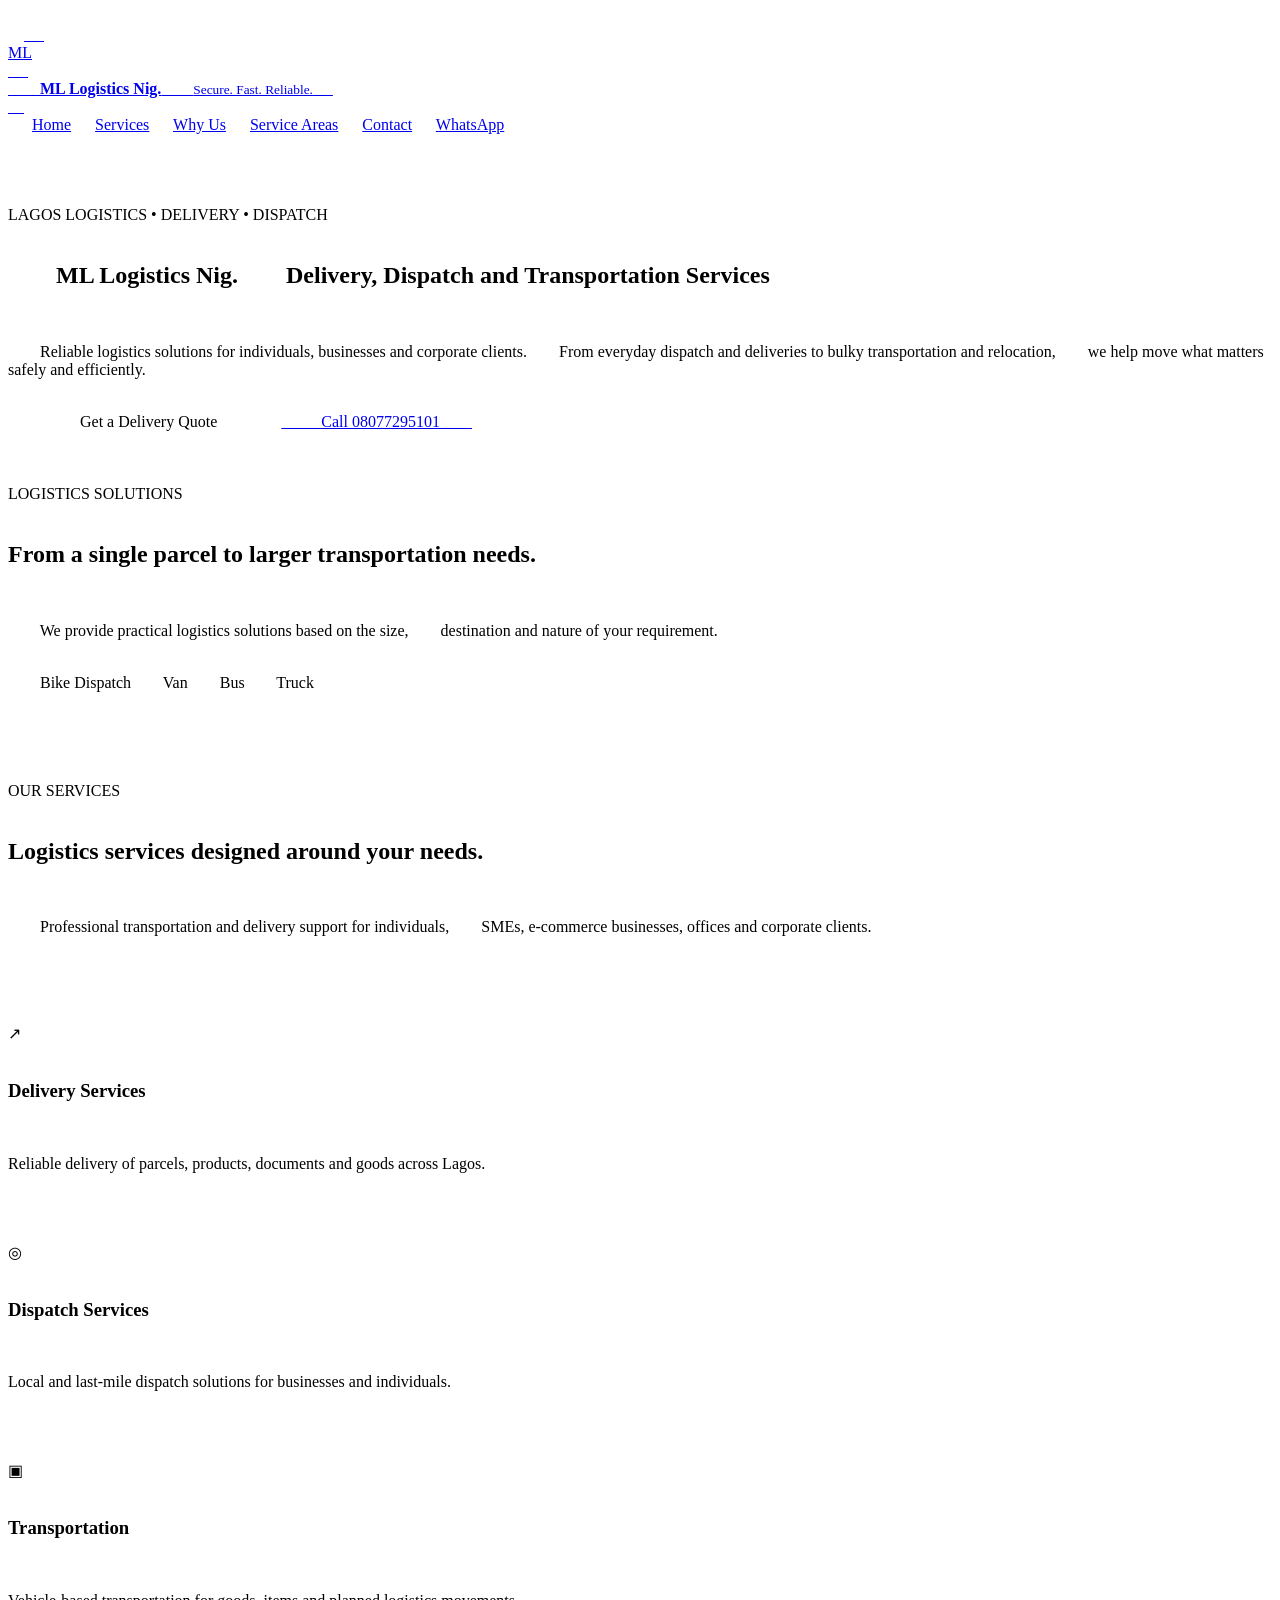
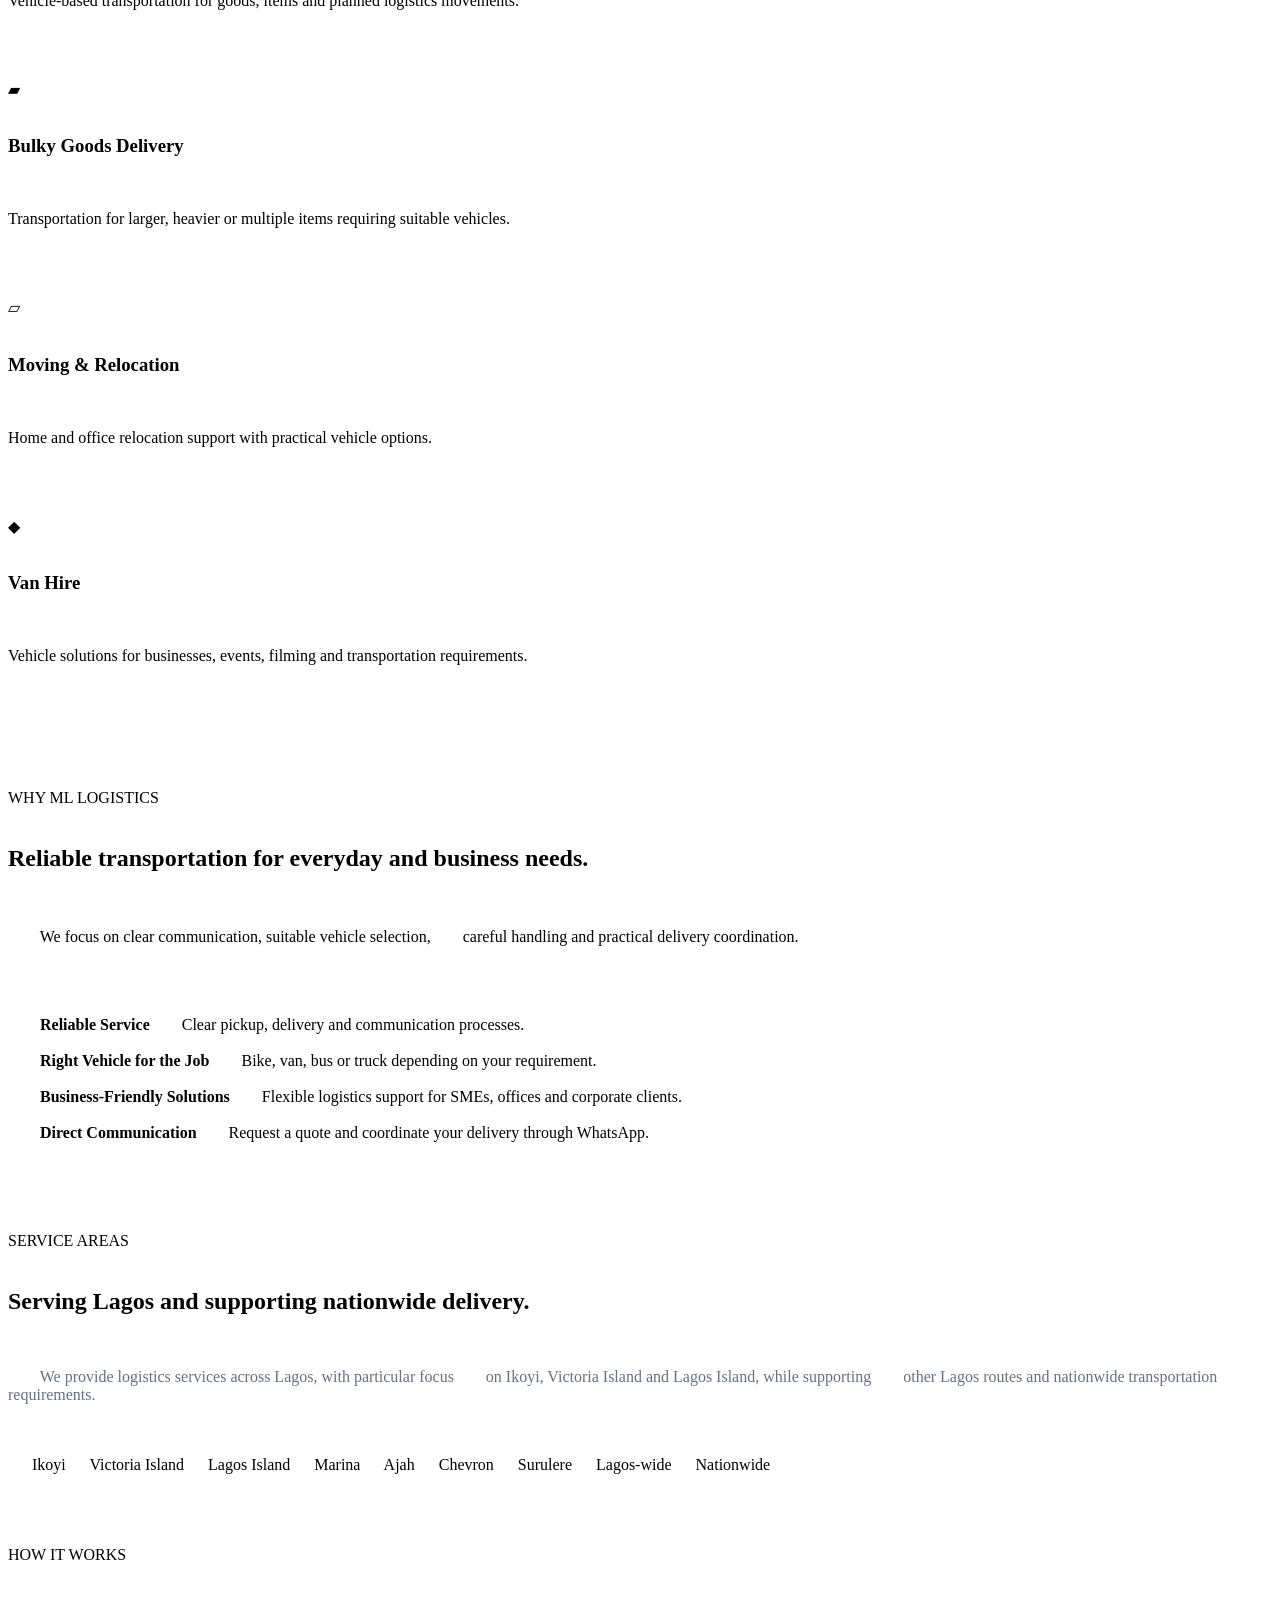
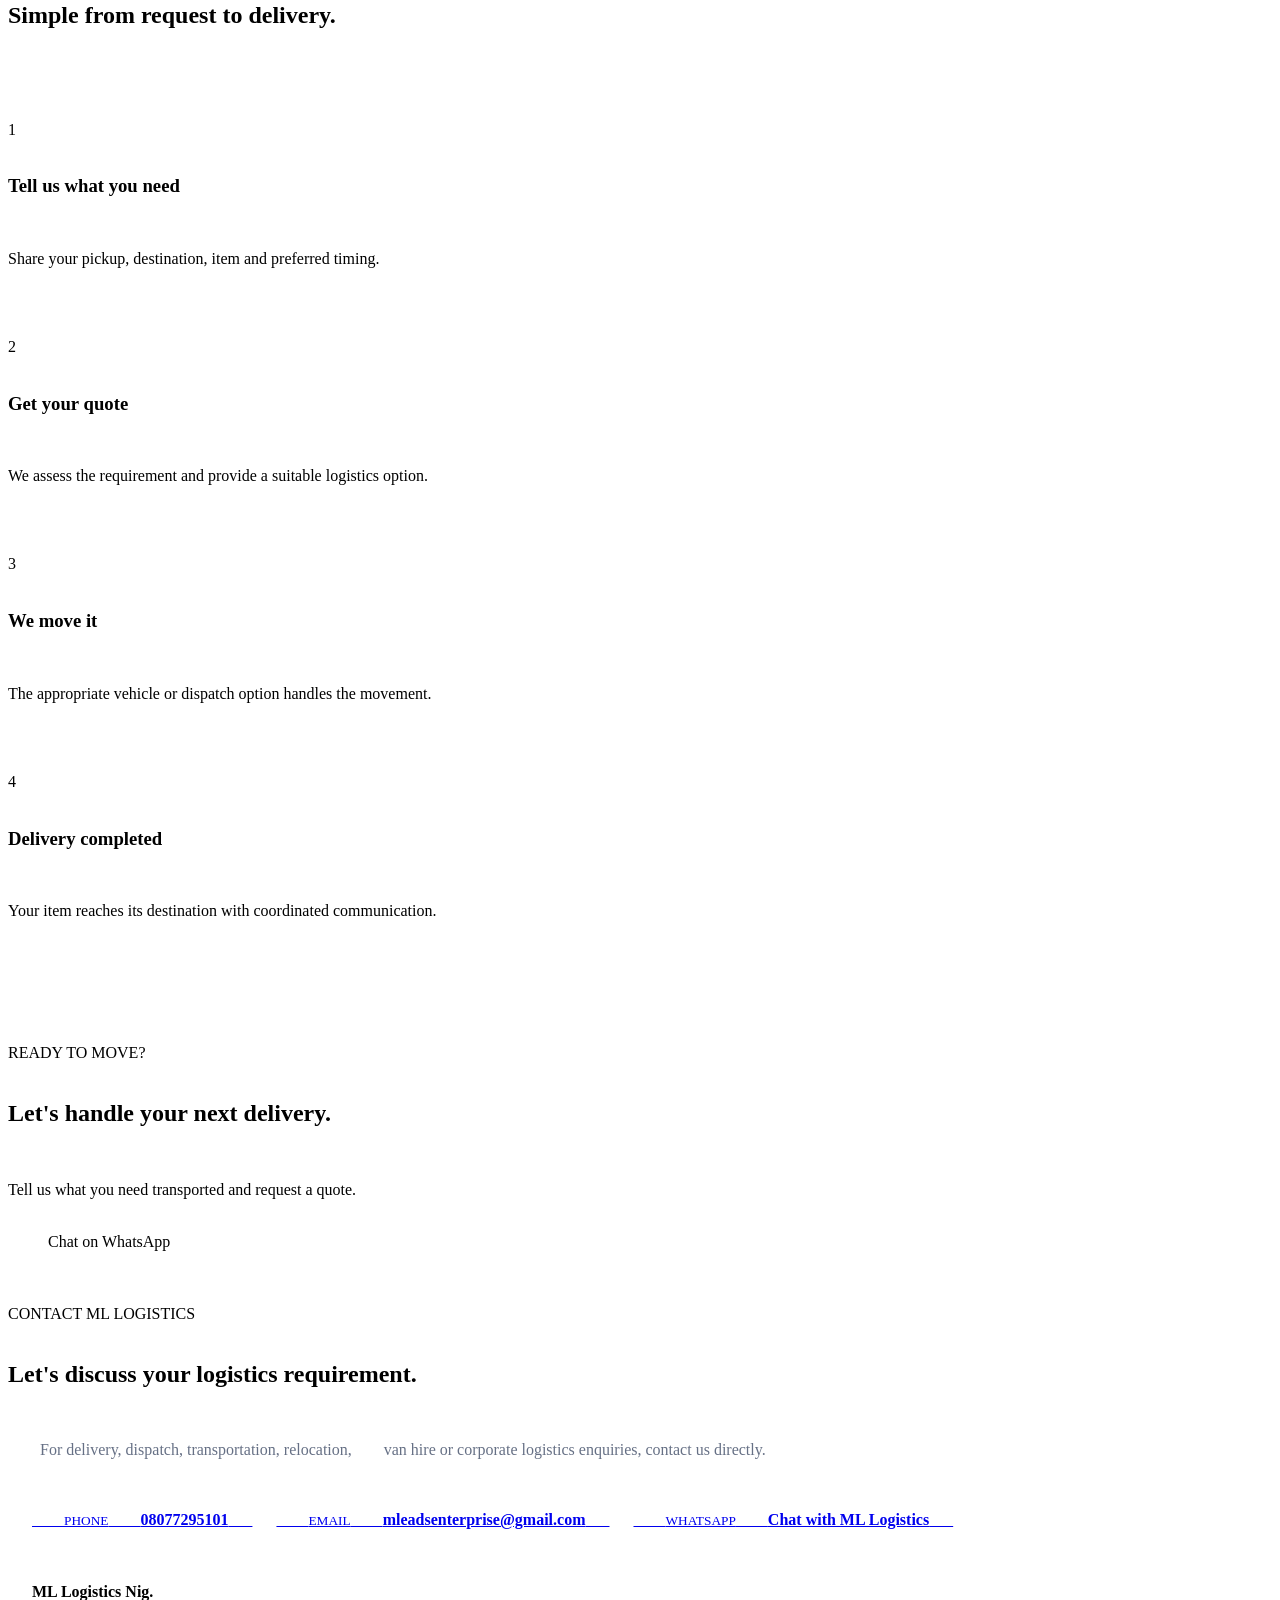
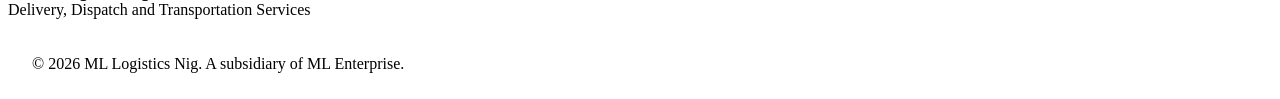
==== index.html @ 8ff7d9ae "Create index.html" ====
<!DOCTYPE html><html lang="en"><head><meta charset="UTF-8"><meta name="viewport" content="width=device-width, initial-scale=1.0">
<title>ML Logistics Nig. | Delivery, Dispatch and Transportation Services</title>
<meta name="description" content="ML Logistics Nig. provides reliable delivery, dispatch and transportation services in Ikoyi, Victoria Island, Lagos and across Nigeria.">
<style>* {  box-sizing: border-box;  margin: 0;  padding: 0;}
html {  scroll-behavior: smooth;}
body {  font-family: Arial, Helvetica, sans-serif;  color: #172033;  line-height: 1.6;  background: #ffffff;}
a {  text-decoration: none;  color: inherit;}
.container {  width: 92%;  max-width: 1150px;  margin: auto;}
/* HEADER */
header {  background: #ffffff;  border-bottom: 1px solid #e7e9ee;  position: sticky;  top: 0;  z-index: 1000;}
.navbar {  min-height: 74px;  display: flex;  align-items: center;  justify-content: space-between;}
.logo {  display: flex;  align-items: center;  gap: 10px;}
.logo-box {  width: 42px;  height: 42px;  background: #0b2342;  color: #e0b42f;  display: grid;  place-items: center;  font-weight: bold;  border-radius: 8px;}
.logo-text strong {  display: block;  color: #0b2342;  font-size: 16px;}
.logo-text small {  color: #777;  font-size: 9px;  text-transform: uppercase;  letter-spacing: 1px;}
nav {  display: flex;  gap: 24px;  align-items: center;  font-size: 14px;  font-weight: bold;}
nav a:hover {  color: #c99716;}
.nav-button {  background: #0b2342;  color: white !important;  padding: 10px 16px;  border-radius: 6px;}
/* HERO */
.hero {  background: linear-gradient(135deg, #071b33, #12365e);  color: white;  padding: 90px 0;}
.hero-grid {  display: grid;  grid-template-columns: 1.2fr 0.8fr;  gap: 60px;  align-items: center;}
.eyebrow {  color: #e0b42f;  font-size: 12px;  font-weight: bold;  letter-spacing: 2px;  margin-bottom: 15px;}
.hero h1 {  font-size: clamp(40px, 6vw, 68px);  line-height: 1.05;  margin-bottom: 22px;}
.hero h1 span {  display: block;  font-size: clamp(23px, 3vw, 35px);  margin-top: 15px;  color: #f4f6f9;}
.hero p {  color: #d4deea;  max-width: 680px;  font-size: 17px;}
.buttons {  display: flex;  gap: 12px;  flex-wrap: wrap;  margin-top: 30px;}
.btn {  padding: 14px 20px;  border-radius: 6px;  font-weight: bold;  display: inline-block;}
.btn-gold {  background: #e0b42f;  color: #111;}
.btn-white {  border: 1px solid rgba(255,255,255,.5);  color: white;}
.hero-card {  border: 1px solid rgba(255,255,255,.18);  border-radius: 18px;  padding: 30px;  background: rgba(255,255,255,.08);}
.hero-card h2 {  font-size: 30px;  line-height: 1.2;  margin: 15px 0;}
.vehicle-list {  display: flex;  flex-wrap: wrap;  gap: 8px;  margin-top: 22px;}
.vehicle-list span {  border: 1px solid rgba(255,255,255,.25);  padding: 7px 12px;  border-radius: 30px;  font-size: 12px;}
/* SECTIONS */
section {  padding: 85px 0;}
.section-title {  max-width: 700px;  margin-bottom: 45px;}
.section-title h2 {  font-size: clamp(30px, 4vw, 46px);  line-height: 1.15;  margin-bottom: 15px;}
.section-title p {  color: #667085;}
/* SERVICES */
.services {  display: grid;  grid-template-columns: repeat(3, 1fr);  gap: 18px;}
.card {  border: 1px solid #e4e7ec;  border-radius: 12px;  padding: 28px;  transition: .2s;}
.card:hover {  transform: translateY(-4px);  box-shadow: 0 15px 35px rgba(0,0,0,.08);}
.card-icon {  width: 40px;  height: 40px;  background: #fff6d9;  color: #9a7410;  display: grid;  place-items: center;  border-radius: 8px;  margin-bottom: 18px;  font-weight: bold;}
.card h3 {  margin-bottom: 9px;}
.card p {  color: #667085;  font-size: 14px;}
/* WHY US */
.dark {  background: #0b2342;  color: white;}
.dark p {  color: #c5d0dd;}
.why-grid {  display: grid;  grid-template-columns: 1fr 1fr;  gap: 70px;}
.points {  display: grid;  gap: 20px;}
.point {  border-bottom: 1px solid rgba(255,255,255,.15);  padding-bottom: 18px;}
.point strong {  display: block;  margin-bottom: 4px;}
.point span {  color: #b9c5d3;  font-size: 14px;}
/* AREAS */
.area-grid {  display: grid;  grid-template-columns: 1fr 1fr;  gap: 70px;  align-items: center;}
.tags {  display: flex;  flex-wrap: wrap;  gap: 10px;}
.tags span {  border: 1px solid #e0e4ea;  padding: 9px 14px;  border-radius: 30px;  font-size: 13px;}
/* PROCESS */
.process {  background: #f7f8fa;}
.steps {  display: grid;  grid-template-columns: repeat(4, 1fr);  gap: 25px;}
.step-number {  width: 38px;  height: 38px;  border-radius: 50%;  background: #0b2342;  color: #e0b42f;  display: grid;  place-items: center;  font-weight: bold;  margin-bottom: 15px;}
.steps p {  color: #667085;  font-size: 14px;}
/* CTA */
.cta {  background: #f3eedf;}
.cta-inner {  display: flex;  align-items: center;  justify-content: space-between;  gap: 30px;}
.cta h2 {  font-size: clamp(30px, 4vw, 45px);  line-height: 1.15;}
.cta p {  color: #667085;  margin-top: 10px;}
/* CONTACT */
.contact-grid {  display: grid;  grid-template-columns: 1fr .8fr;  gap: 70px;  align-items: center;}
.contact-box {  border: 1px solid #e4e7ec;  border-radius: 12px;  overflow: hidden;}
.contact-box a {  display: block;  padding: 20px;  border-bottom: 1px solid #e4e7ec;}
.contact-box a:last-child {  border-bottom: none;}
.contact-box small {  display: block;  color: #777;  font-size: 10px;  letter-spacing: 1px;}
.contact-box strong {  color: #0b2342;}
/* FOOTER */
footer {  background: #06172c;  color: #b9c5d3;  padding: 30px 0;  font-size: 13px;}
.footer-inner {  display: flex;  justify-content: space-between;  gap: 20px;}
.footer-inner strong {  color: white;}
/* MOBILE */
@media (max-width: 800px) {
  nav {    display: none;  }
  .hero {    padding: 65px 0;  }
  .hero-grid,  .why-grid,  .area-grid,  .contact-grid {    grid-template-columns: 1fr;    gap: 40px;  }
  .services {    grid-template-columns: repeat(2, 1fr);  }
  .steps {    grid-template-columns: repeat(2, 1fr);  }
  .cta-inner {    display: block;  }
  .cta .btn {    margin-top: 20px;  }}
@media (max-width: 520px) {
  .services,  .steps {    grid-template-columns: 1fr;  }
  .hero h1 {    font-size: 39px;  }
  .hero h1 span {    font-size: 23px;  }
  section {    padding: 65px 0;  }
  .footer-inner {    display: block;  }}</style></head>
<body>
<header>  <div class="container navbar">
    <a href="#home" class="logo">      <div class="logo-box">ML</div>      <div class="logo-text">        <strong>ML Logistics Nig.</strong>        <small>Secure. Fast. Reliable.</small>      </div>    </a>
    <nav>      <a href="#home">Home</a>      <a href="#services">Services</a>      <a href="#why-us">Why Us</a>      <a href="#areas">Service Areas</a>      <a href="#contact">Contact</a>      <a class="nav-button" href="https://wa.me/2348077295101" target="_blank">WhatsApp</a>    </nav>
  </div></header>
<main>
<section class="hero" id="home">  <div class="container hero-grid">
    <div>      <div class="eyebrow">LAGOS LOGISTICS • DELIVERY • DISPATCH</div>
      <h1>        ML Logistics Nig.        <span>Delivery, Dispatch and Transportation Services</span>      </h1>
      <p>        Reliable logistics solutions for individuals, businesses and corporate clients.        From everyday dispatch and deliveries to bulky transportation and relocation,        we help move what matters safely and efficiently.      </p>
      <div class="buttons">        <a class="btn btn-gold"           href="https://wa.me/2348077295101?text=Hello%20ML%20Logistics%2C%20I%20would%20like%20to%20request%20a%20delivery%20quote."           target="_blank">          Get a Delivery Quote        </a>
        <a class="btn btn-white" href="tel:+2348077295101">          Call 08077295101        </a>      </div>    </div>
    <div class="hero-card">      <div class="eyebrow">LOGISTICS SOLUTIONS</div>      <h2>From a single parcel to larger transportation needs.</h2>      <p>        We provide practical logistics solutions based on the size,        destination and nature of your requirement.      </p>
      <div class="vehicle-list">        <span>Bike Dispatch</span>        <span>Van</span>        <span>Bus</span>        <span>Truck</span>      </div>    </div>
  </div></section>
<section id="services">  <div class="container">
    <div class="section-title">      <div class="eyebrow">OUR SERVICES</div>      <h2>Logistics services designed around your needs.</h2>      <p>        Professional transportation and delivery support for individuals,        SMEs, e-commerce businesses, offices and corporate clients.      </p>    </div>
    <div class="services">
      <div class="card">        <div class="card-icon">↗</div>        <h3>Delivery Services</h3>        <p>Reliable delivery of parcels, products, documents and goods across Lagos.</p>      </div>
      <div class="card">        <div class="card-icon">◎</div>        <h3>Dispatch Services</h3>        <p>Local and last-mile dispatch solutions for businesses and individuals.</p>      </div>
      <div class="card">        <div class="card-icon">▣</div>        <h3>Transportation</h3>        <p>Vehicle-based transportation for goods, items and planned logistics movements.</p>      </div>
      <div class="card">        <div class="card-icon">▰</div>        <h3>Bulky Goods Delivery</h3>        <p>Transportation for larger, heavier or multiple items requiring suitable vehicles.</p>      </div>
      <div class="card">        <div class="card-icon">▱</div>        <h3>Moving & Relocation</h3>        <p>Home and office relocation support with practical vehicle options.</p>      </div>
      <div class="card">        <div class="card-icon">◆</div>        <h3>Van Hire</h3>        <p>Vehicle solutions for businesses, events, filming and transportation requirements.</p>      </div>
    </div>  </div></section>
<section class="dark" id="why-us">  <div class="container why-grid">
    <div>      <div class="eyebrow">WHY ML LOGISTICS</div>      <h2>Reliable transportation for everyday and business needs.</h2>      <p style="margin-top:18px;">        We focus on clear communication, suitable vehicle selection,        careful handling and practical delivery coordination.      </p>    </div>
    <div class="points">
      <div class="point">        <strong>Reliable Service</strong>        <span>Clear pickup, delivery and communication processes.</span>      </div>
      <div class="point">        <strong>Right Vehicle for the Job</strong>        <span>Bike, van, bus or truck depending on your requirement.</span>      </div>
      <div class="point">        <strong>Business-Friendly Solutions</strong>        <span>Flexible logistics support for SMEs, offices and corporate clients.</span>      </div>
      <div class="point">        <strong>Direct Communication</strong>        <span>Request a quote and coordinate your delivery through WhatsApp.</span>      </div>
    </div>  </div></section>
<section id="areas">  <div class="container area-grid">
    <div>      <div class="eyebrow">SERVICE AREAS</div>      <h2>Serving Lagos and supporting nationwide delivery.</h2>
      <p style="color:#667085;margin-top:15px;">        We provide logistics services across Lagos, with particular focus        on Ikoyi, Victoria Island and Lagos Island, while supporting        other Lagos routes and nationwide transportation requirements.      </p>    </div>
    <div class="tags">      <span>Ikoyi</span>      <span>Victoria Island</span>      <span>Lagos Island</span>      <span>Marina</span>      <span>Ajah</span>      <span>Chevron</span>      <span>Surulere</span>      <span>Lagos-wide</span>      <span>Nationwide</span>    </div>
  </div></section>
<section class="process">  <div class="container">
    <div class="section-title">      <div class="eyebrow">HOW IT WORKS</div>      <h2>Simple from request to delivery.</h2>    </div>
    <div class="steps">
      <div>        <div class="step-number">1</div>        <h3>Tell us what you need</h3>        <p>Share your pickup, destination, item and preferred timing.</p>      </div>
      <div>        <div class="step-number">2</div>        <h3>Get your quote</h3>        <p>We assess the requirement and provide a suitable logistics option.</p>      </div>
      <div>        <div class="step-number">3</div>        <h3>We move it</h3>        <p>The appropriate vehicle or dispatch option handles the movement.</p>      </div>
      <div>        <div class="step-number">4</div>        <h3>Delivery completed</h3>        <p>Your item reaches its destination with coordinated communication.</p>      </div>
    </div>  </div></section>
<section class="cta">  <div class="container cta-inner">
    <div>      <div class="eyebrow">READY TO MOVE?</div>      <h2>Let's handle your next delivery.</h2>      <p>Tell us what you need transported and request a quote.</p>    </div>
    <a class="btn btn-gold"       href="https://wa.me/2348077295101?text=Hello%20ML%20Logistics%2C%20I%20need%20a%20quote."       target="_blank">      Chat on WhatsApp    </a>
  </div></section>
<section id="contact">  <div class="container contact-grid">
    <div>      <div class="eyebrow">CONTACT ML LOGISTICS</div>
      <h2>Let's discuss your logistics requirement.</h2>
      <p style="color:#667085;margin-top:15px;">        For delivery, dispatch, transportation, relocation,        van hire or corporate logistics enquiries, contact us directly.      </p>    </div>
    <div class="contact-box">
      <a href="tel:+2348077295101">        <small>PHONE</small>        <strong>08077295101</strong>      </a>
      <a href="mailto:mleadsenterprise@gmail.com">        <small>EMAIL</small>        <strong>mleadsenterprise@gmail.com</strong>      </a>
      <a href="https://wa.me/2348077295101" target="_blank">        <small>WHATSAPP</small>        <strong>Chat with ML Logistics</strong>      </a>
    </div>
  </div></section>
</main>
<footer>  <div class="container footer-inner">    <div>      <strong>ML Logistics Nig.</strong>      <div>Delivery, Dispatch and Transportation Services</div>    </div>
    <div>      © 2026 ML Logistics Nig. A subsidiary of ML Enterprise.    </div>  </div></footer>
</body></html>
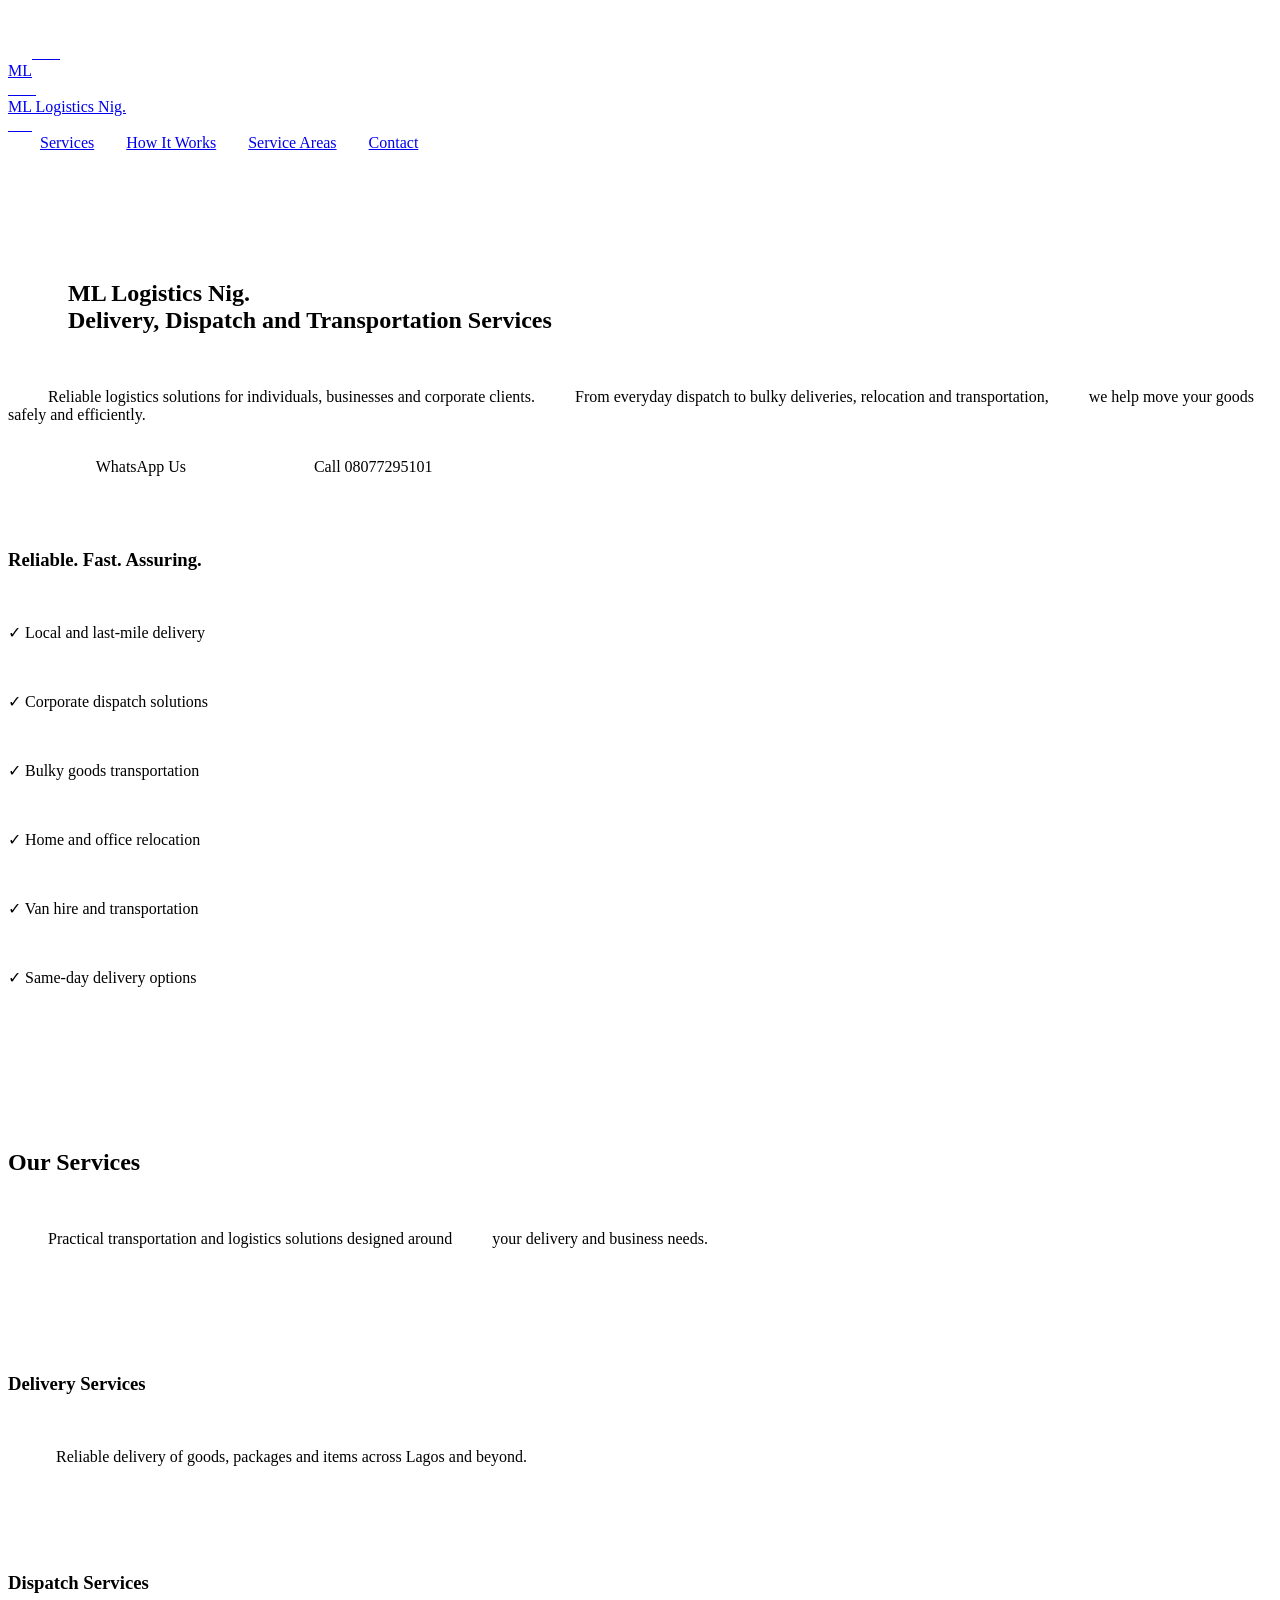
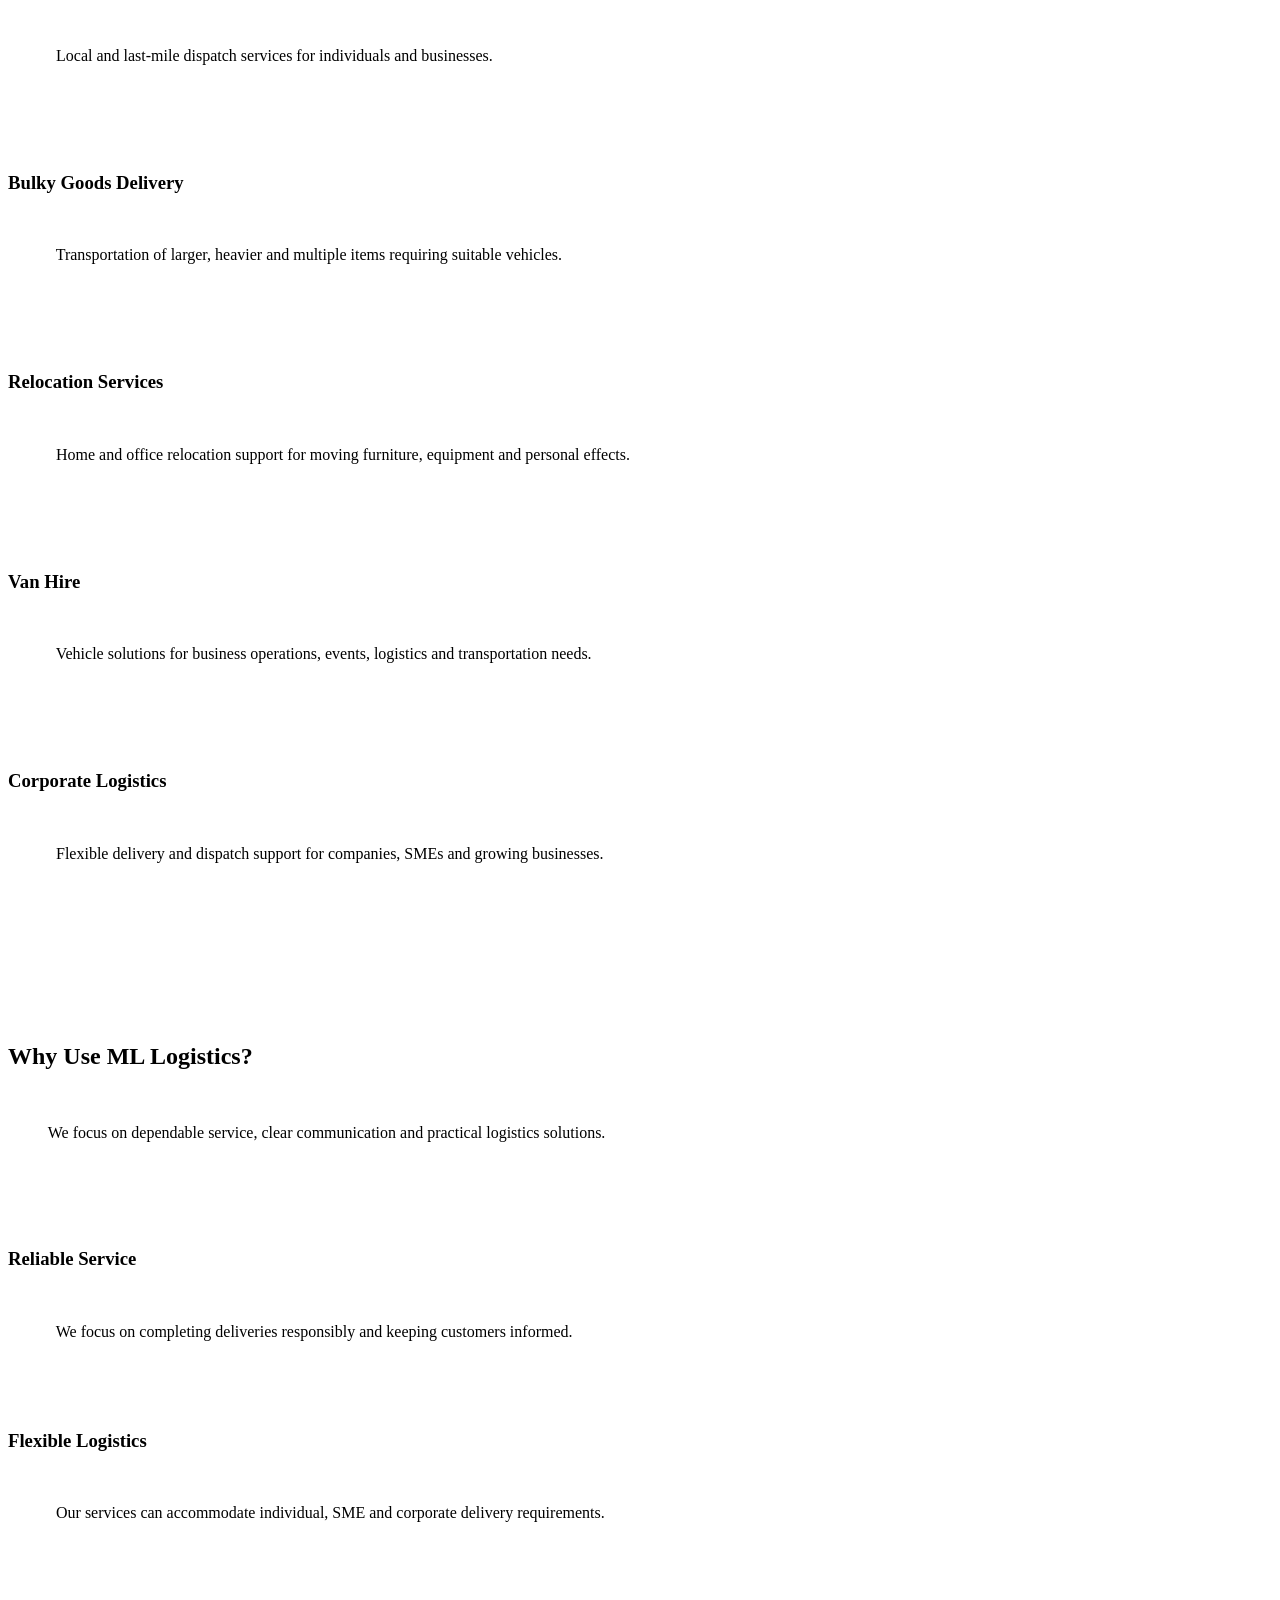
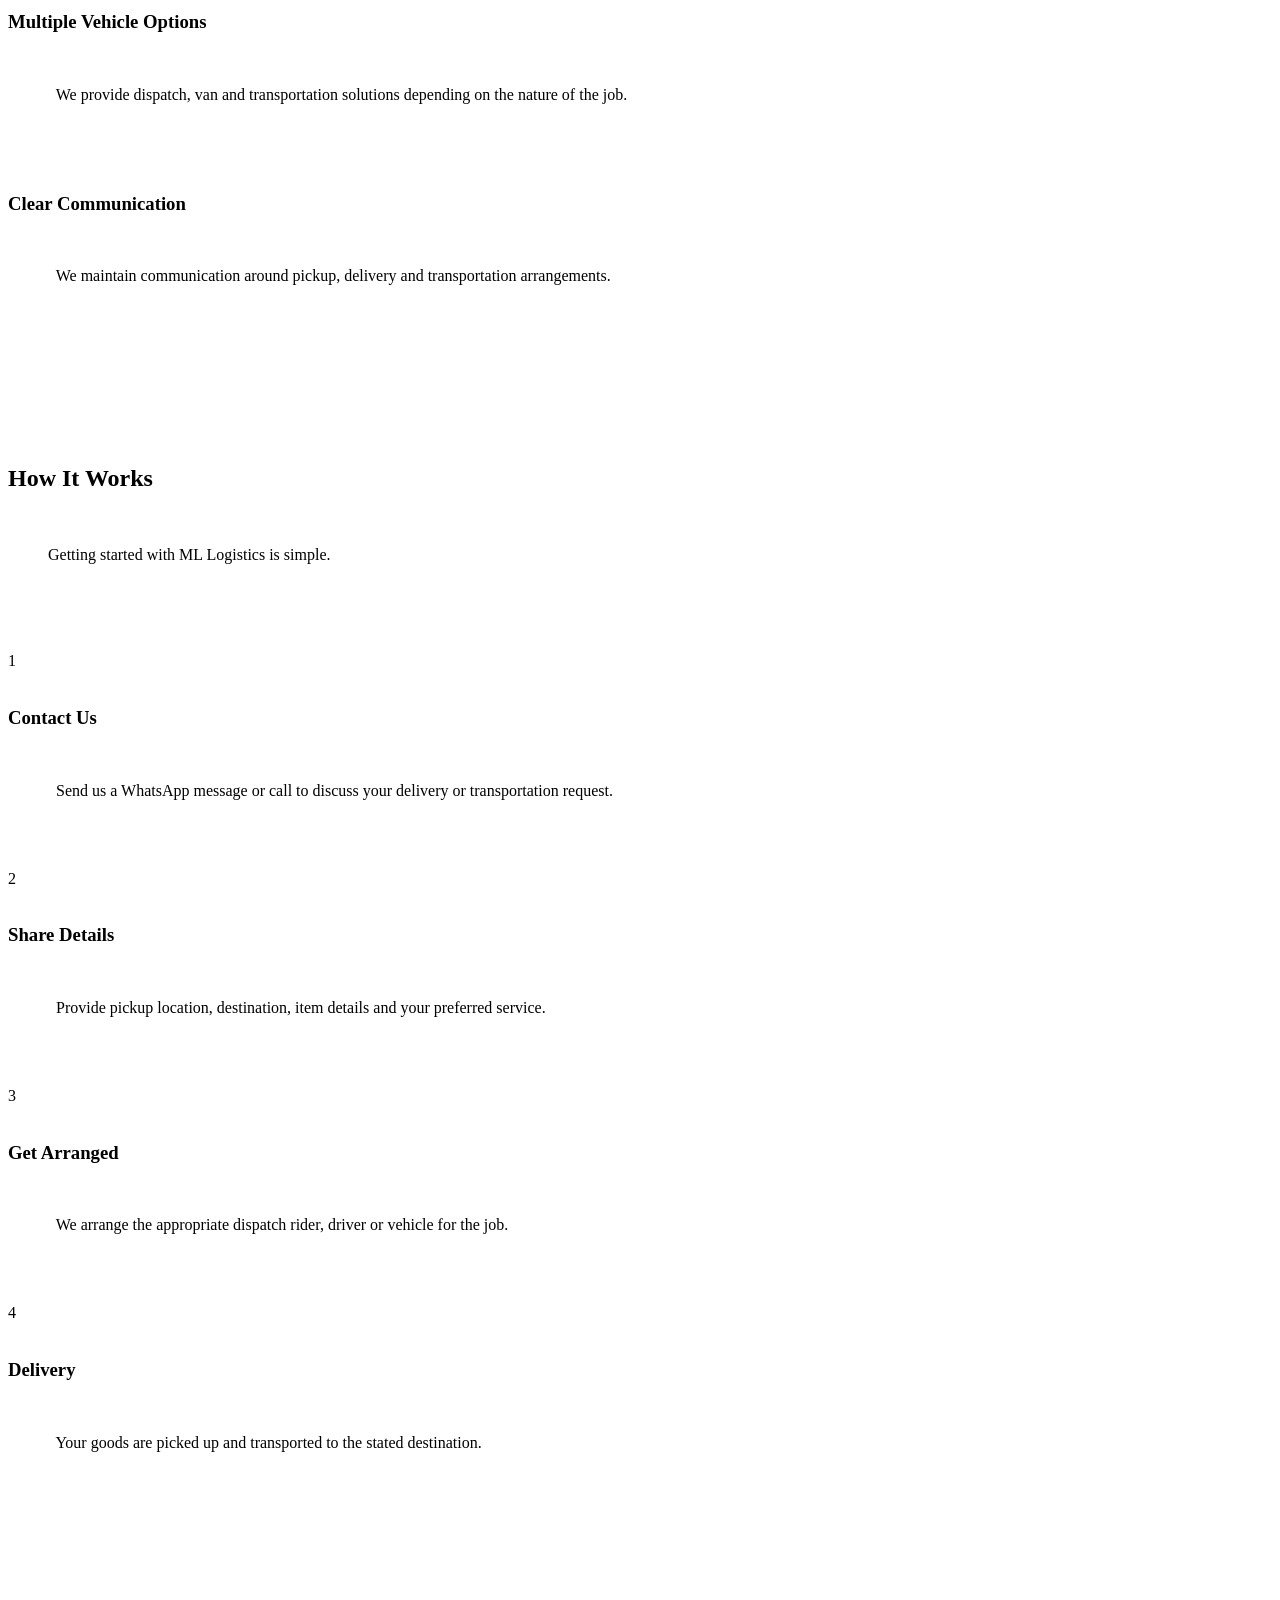
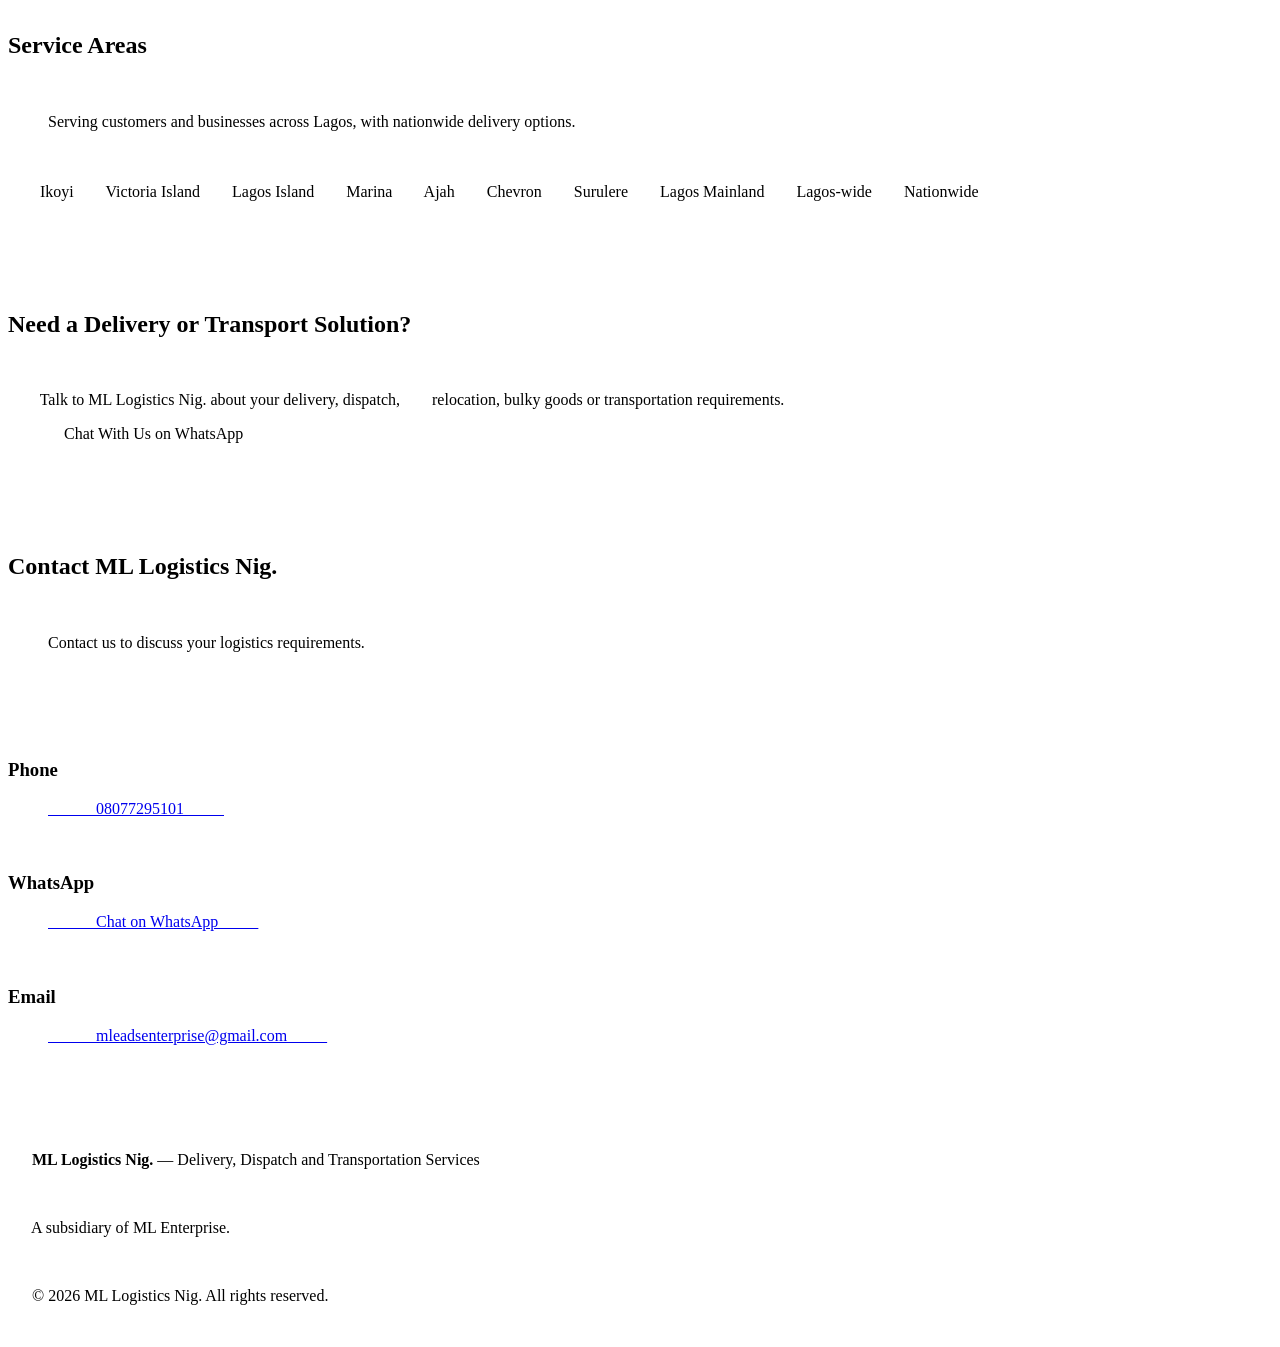
==== commit 9c25175b: "Update index.html" ====
--- a/index.html
+++ b/index.html
@@ -1,157 +1,147 @@
-<!DOCTYPE html><html lang="en"><head><meta charset="UTF-8"><meta name="viewport" content="width=device-width, initial-scale=1.0">
-<title>ML Logistics Nig. | Delivery, Dispatch and Transportation Services</title>
-<meta name="description" content="ML Logistics Nig. provides reliable delivery, dispatch and transportation services in Ikoyi, Victoria Island, Lagos and across Nigeria.">
-<style>* {  box-sizing: border-box;  margin: 0;  padding: 0;}
-html {  scroll-behavior: smooth;}
-body {  font-family: Arial, Helvetica, sans-serif;  color: #172033;  line-height: 1.6;  background: #ffffff;}
-a {  text-decoration: none;  color: inherit;}
-.container {  width: 92%;  max-width: 1150px;  margin: auto;}
-/* HEADER */
-header {  background: #ffffff;  border-bottom: 1px solid #e7e9ee;  position: sticky;  top: 0;  z-index: 1000;}
-.navbar {  min-height: 74px;  display: flex;  align-items: center;  justify-content: space-between;}
-.logo {  display: flex;  align-items: center;  gap: 10px;}
-.logo-box {  width: 42px;  height: 42px;  background: #0b2342;  color: #e0b42f;  display: grid;  place-items: center;  font-weight: bold;  border-radius: 8px;}
-.logo-text strong {  display: block;  color: #0b2342;  font-size: 16px;}
-.logo-text small {  color: #777;  font-size: 9px;  text-transform: uppercase;  letter-spacing: 1px;}
-nav {  display: flex;  gap: 24px;  align-items: center;  font-size: 14px;  font-weight: bold;}
-nav a:hover {  color: #c99716;}
-.nav-button {  background: #0b2342;  color: white !important;  padding: 10px 16px;  border-radius: 6px;}
-/* HERO */
-.hero {  background: linear-gradient(135deg, #071b33, #12365e);  color: white;  padding: 90px 0;}
-.hero-grid {  display: grid;  grid-template-columns: 1.2fr 0.8fr;  gap: 60px;  align-items: center;}
-.eyebrow {  color: #e0b42f;  font-size: 12px;  font-weight: bold;  letter-spacing: 2px;  margin-bottom: 15px;}
-.hero h1 {  font-size: clamp(40px, 6vw, 68px);  line-height: 1.05;  margin-bottom: 22px;}
-.hero h1 span {  display: block;  font-size: clamp(23px, 3vw, 35px);  margin-top: 15px;  color: #f4f6f9;}
-.hero p {  color: #d4deea;  max-width: 680px;  font-size: 17px;}
-.buttons {  display: flex;  gap: 12px;  flex-wrap: wrap;  margin-top: 30px;}
-.btn {  padding: 14px 20px;  border-radius: 6px;  font-weight: bold;  display: inline-block;}
-.btn-gold {  background: #e0b42f;  color: #111;}
-.btn-white {  border: 1px solid rgba(255,255,255,.5);  color: white;}
-.hero-card {  border: 1px solid rgba(255,255,255,.18);  border-radius: 18px;  padding: 30px;  background: rgba(255,255,255,.08);}
-.hero-card h2 {  font-size: 30px;  line-height: 1.2;  margin: 15px 0;}
-.vehicle-list {  display: flex;  flex-wrap: wrap;  gap: 8px;  margin-top: 22px;}
-.vehicle-list span {  border: 1px solid rgba(255,255,255,.25);  padding: 7px 12px;  border-radius: 30px;  font-size: 12px;}
-/* SECTIONS */
-section {  padding: 85px 0;}
-.section-title {  max-width: 700px;  margin-bottom: 45px;}
-.section-title h2 {  font-size: clamp(30px, 4vw, 46px);  line-height: 1.15;  margin-bottom: 15px;}
-.section-title p {  color: #667085;}
-/* SERVICES */
-.services {  display: grid;  grid-template-columns: repeat(3, 1fr);  gap: 18px;}
-.card {  border: 1px solid #e4e7ec;  border-radius: 12px;  padding: 28px;  transition: .2s;}
-.card:hover {  transform: translateY(-4px);  box-shadow: 0 15px 35px rgba(0,0,0,.08);}
-.card-icon {  width: 40px;  height: 40px;  background: #fff6d9;  color: #9a7410;  display: grid;  place-items: center;  border-radius: 8px;  margin-bottom: 18px;  font-weight: bold;}
-.card h3 {  margin-bottom: 9px;}
-.card p {  color: #667085;  font-size: 14px;}
-/* WHY US */
-.dark {  background: #0b2342;  color: white;}
-.dark p {  color: #c5d0dd;}
-.why-grid {  display: grid;  grid-template-columns: 1fr 1fr;  gap: 70px;}
-.points {  display: grid;  gap: 20px;}
-.point {  border-bottom: 1px solid rgba(255,255,255,.15);  padding-bottom: 18px;}
-.point strong {  display: block;  margin-bottom: 4px;}
-.point span {  color: #b9c5d3;  font-size: 14px;}
-/* AREAS */
-.area-grid {  display: grid;  grid-template-columns: 1fr 1fr;  gap: 70px;  align-items: center;}
-.tags {  display: flex;  flex-wrap: wrap;  gap: 10px;}
-.tags span {  border: 1px solid #e0e4ea;  padding: 9px 14px;  border-radius: 30px;  font-size: 13px;}
-/* PROCESS */
-.process {  background: #f7f8fa;}
-.steps {  display: grid;  grid-template-columns: repeat(4, 1fr);  gap: 25px;}
-.step-number {  width: 38px;  height: 38px;  border-radius: 50%;  background: #0b2342;  color: #e0b42f;  display: grid;  place-items: center;  font-weight: bold;  margin-bottom: 15px;}
-.steps p {  color: #667085;  font-size: 14px;}
-/* CTA */
-.cta {  background: #f3eedf;}
-.cta-inner {  display: flex;  align-items: center;  justify-content: space-between;  gap: 30px;}
-.cta h2 {  font-size: clamp(30px, 4vw, 45px);  line-height: 1.15;}
-.cta p {  color: #667085;  margin-top: 10px;}
-/* CONTACT */
-.contact-grid {  display: grid;  grid-template-columns: 1fr .8fr;  gap: 70px;  align-items: center;}
-.contact-box {  border: 1px solid #e4e7ec;  border-radius: 12px;  overflow: hidden;}
-.contact-box a {  display: block;  padding: 20px;  border-bottom: 1px solid #e4e7ec;}
-.contact-box a:last-child {  border-bottom: none;}
-.contact-box small {  display: block;  color: #777;  font-size: 10px;  letter-spacing: 1px;}
-.contact-box strong {  color: #0b2342;}
-/* FOOTER */
-footer {  background: #06172c;  color: #b9c5d3;  padding: 30px 0;  font-size: 13px;}
-.footer-inner {  display: flex;  justify-content: space-between;  gap: 20px;}
-.footer-inner strong {  color: white;}
-/* MOBILE */
-@media (max-width: 800px) {
-  nav {    display: none;  }
-  .hero {    padding: 65px 0;  }
-  .hero-grid,  .why-grid,  .area-grid,  .contact-grid {    grid-template-columns: 1fr;    gap: 40px;  }
-  .services {    grid-template-columns: repeat(2, 1fr);  }
-  .steps {    grid-template-columns: repeat(2, 1fr);  }
-  .cta-inner {    display: block;  }
-  .cta .btn {    margin-top: 20px;  }}
-@media (max-width: 520px) {
-  .services,  .steps {    grid-template-columns: 1fr;  }
-  .hero h1 {    font-size: 39px;  }
-  .hero h1 span {    font-size: 23px;  }
-  section {    padding: 65px 0;  }
-  .footer-inner {    display: block;  }}</style></head>
+  <!DOCTYPE html><html lang="en"><head>  <meta charset="UTF-8">  <meta name="viewport" content="width=device-width, initial-scale=1.0">
+  <title>ML Logistics Nig. | Delivery, Dispatch and Transportation Services</title>
+  <meta name="description" content="ML Logistics Nig. provides reliable delivery, dispatch, transportation, bulky goods delivery, relocation and van hire services in Ikoyi, Victoria Island, Lagos and nationwide.">
+  <style>    * {      box-sizing: border-box;      margin: 0;      padding: 0;    }
+    html {      scroll-behavior: smooth;    }
+    body {      font-family: Arial, Helvetica, sans-serif;      line-height: 1.6;      color: #172033;      background: #ffffff;      overflow-x: hidden;    }
+    a {      text-decoration: none;    }
+    img {      max-width: 100%;      display: block;    }
+    /* HEADER */    header {      background: #071a3d;      color: white;      position: sticky;      top: 0;      z-index: 1000;      box-shadow: 0 2px 12px rgba(0,0,0,0.15);    }
+    .header-inner {      max-width: 1150px;      margin: auto;      padding: 15px 20px;      display: flex;      align-items: center;      justify-content: space-between;      gap: 20px;    }
+    .logo {      display: flex;      align-items: center;      gap: 10px;      color: white;      font-weight: 700;    }
+    .logo-mark {      width: 42px;      height: 42px;      border-radius: 9px;      background: #e8b82e;      color: #071a3d;      display: flex;      align-items: center;      justify-content: center;      font-size: 19px;      font-weight: 900;    }
+    .logo-text {      font-size: 18px;    }
+    nav {      display: flex;      gap: 22px;    }
+    nav a {      color: white;      font-size: 14px;      font-weight: 600;    }
+    nav a:hover {      color: #e8b82e;    }
+    /* HERO */    .hero {      background: linear-gradient(135deg, #071a3d, #10366d);      color: white;      padding: 75px 20px;    }
+    .hero-inner {      max-width: 1150px;      margin: auto;      display: grid;      grid-template-columns: 1.2fr 0.8fr;      align-items: center;      gap: 45px;    }
+    .hero h1 {      font-size: clamp(34px, 5vw, 62px);      line-height: 1.08;      margin-bottom: 18px;    }
+    .hero h1 span {      color: #e8b82e;    }
+    .hero p {      font-size: 18px;      max-width: 650px;      color: #e8edf7;      margin-bottom: 28px;    }
+    .hero-buttons {      display: flex;      flex-wrap: wrap;      gap: 12px;    }
+    .btn {      display: inline-block;      padding: 14px 21px;      border-radius: 7px;      font-weight: 700;      font-size: 15px;      transition: 0.2s ease;    }
+    .btn-primary {      background: #e8b82e;      color: #071a3d;    }
+    .btn-primary:hover {      background: #f4c943;    }
+    .btn-outline {      border: 2px solid white;      color: white;    }
+    .btn-outline:hover {      background: white;      color: #071a3d;    }
+    .hero-card {      background: rgba(255,255,255,0.09);      border: 1px solid rgba(255,255,255,0.18);      border-radius: 18px;      padding: 30px;    }
+    .hero-card h3 {      color: #e8b82e;      margin-bottom: 14px;      font-size: 23px;    }
+    .hero-card p {      margin-bottom: 10px;      font-size: 16px;    }
+    /* GENERAL */    .section {      padding: 70px 20px;    }
+    .section-light {      background: #f5f7fa;    }
+    .container {      max-width: 1150px;      margin: auto;    }
+    .section-title {      text-align: center;      margin-bottom: 42px;    }
+    .section-title h2 {      color: #071a3d;      font-size: clamp(28px, 4vw, 40px);      margin-bottom: 10px;    }
+    .section-title p {      max-width: 700px;      margin: auto;      color: #5d6675;    }
+    /* SERVICES */    .cards {      display: grid;      grid-template-columns: repeat(3, 1fr);      gap: 20px;    }
+    .card {      background: white;      border: 1px solid #e4e8ee;      border-radius: 12px;      padding: 27px;      box-shadow: 0 5px 18px rgba(7,26,61,0.06);    }
+    .card-icon {      width: 48px;      height: 48px;      border-radius: 10px;      background: #fff4cf;      color: #071a3d;      display: flex;      align-items: center;      justify-content: center;      font-size: 23px;      margin-bottom: 17px;    }
+    .card h3 {      color: #071a3d;      margin-bottom: 9px;      font-size: 19px;    }
+    .card p {      color: #5d6675;      font-size: 15px;    }
+    /* WHY US */    .why-grid {      display: grid;      grid-template-columns: repeat(2, 1fr);      gap: 18px;      max-width: 900px;      margin: auto;    }
+    .why-item {      padding: 20px;      border-left: 4px solid #e8b82e;      background: #f5f7fa;      border-radius: 5px;    }
+    .why-item h3 {      color: #071a3d;      margin-bottom: 5px;    }
+    .why-item p {      color: #5d6675;    }
+    /* HOW IT WORKS */    .steps {      display: grid;      grid-template-columns: repeat(4, 1fr);      gap: 18px;    }
+    .step {      text-align: center;      padding: 25px 15px;    }
+    .step-number {      width: 48px;      height: 48px;      border-radius: 50%;      background: #071a3d;      color: #e8b82e;      display: flex;      align-items: center;      justify-content: center;      margin: 0 auto 15px;      font-weight: 800;      font-size: 18px;    }
+    .step h3 {      color: #071a3d;      margin-bottom: 8px;    }
+    .step p {      color: #5d6675;      font-size: 14px;    }
+    /* SERVICE AREAS */    .areas {      display: flex;      flex-wrap: wrap;      justify-content: center;      gap: 10px;    }
+    .area {      background: #071a3d;      color: white;      padding: 10px 17px;      border-radius: 30px;      font-size: 14px;      font-weight: 600;    }
+    /* CTA */    .cta {      background: #071a3d;      color: white;      text-align: center;      padding: 65px 20px;    }
+    .cta h2 {      font-size: clamp(28px, 4vw, 42px);      margin-bottom: 12px;    }
+    .cta p {      max-width: 650px;      margin: 0 auto 25px;      color: #e8edf7;    }
+    /* CONTACT */    .contact-grid {      display: grid;      grid-template-columns: repeat(3, 1fr);      gap: 20px;      text-align: center;    }
+    .contact-box {      padding: 25px;      background: #f5f7fa;      border-radius: 10px;    }
+    .contact-box h3 {      color: #071a3d;      margin-bottom: 8px;    }
+    .contact-box a {      color: #173f7a;      word-break: break-word;    }
+    /* FOOTER */    footer {      background: #041126;      color: #bfc8d8;      text-align: center;      padding: 28px 20px;      font-size: 13px;    }
+    footer strong {      color: white;    }
+    /* TABLET */    @media (max-width: 850px) {      nav {        display: none;      }
+      .hero-inner {        grid-template-columns: 1fr;      }
+      .cards {        grid-template-columns: repeat(2, 1fr);      }
+      .steps {        grid-template-columns: repeat(2, 1fr);      }    }
+    /* MOBILE */    @media (max-width: 600px) {
+      .header-inner {        padding: 12px 15px;      }
+      .logo-text {        font-size: 15px;      }
+      .logo-mark {        width: 38px;        height: 38px;      }
+      .hero {        padding: 55px 16px;      }
+      .hero h1 {        font-size: 36px;      }
+      .hero p {        font-size: 16px;      }
+      .hero-buttons {        flex-direction: column;      }
+      .btn {        width: 100%;        text-align: center;      }
+      .hero-card {        padding: 22px;      }
+      .section {        padding: 52px 16px;      }
+      .cards {        grid-template-columns: 1fr;      }
+      .why-grid {        grid-template-columns: 1fr;      }
+      .steps {        grid-template-columns: 1fr;      }
+      .contact-grid {        grid-template-columns: 1fr;      }
+      .section-title {        margin-bottom: 30px;      }
+      .section-title h2 {        font-size: 29px;      }
+      .card {        padding: 23px;      }    }  </style></head>
 <body>
-<header>  <div class="container navbar">
-    <a href="#home" class="logo">      <div class="logo-box">ML</div>      <div class="logo-text">        <strong>ML Logistics Nig.</strong>        <small>Secure. Fast. Reliable.</small>      </div>    </a>
-    <nav>      <a href="#home">Home</a>      <a href="#services">Services</a>      <a href="#why-us">Why Us</a>      <a href="#areas">Service Areas</a>      <a href="#contact">Contact</a>      <a class="nav-button" href="https://wa.me/2348077295101" target="_blank">WhatsApp</a>    </nav>
-  </div></header>
-<main>
-<section class="hero" id="home">  <div class="container hero-grid">
-    <div>      <div class="eyebrow">LAGOS LOGISTICS • DELIVERY • DISPATCH</div>
-      <h1>        ML Logistics Nig.        <span>Delivery, Dispatch and Transportation Services</span>      </h1>
-      <p>        Reliable logistics solutions for individuals, businesses and corporate clients.        From everyday dispatch and deliveries to bulky transportation and relocation,        we help move what matters safely and efficiently.      </p>
-      <div class="buttons">        <a class="btn btn-gold"           href="https://wa.me/2348077295101?text=Hello%20ML%20Logistics%2C%20I%20would%20like%20to%20request%20a%20delivery%20quote."           target="_blank">          Get a Delivery Quote        </a>
-        <a class="btn btn-white" href="tel:+2348077295101">          Call 08077295101        </a>      </div>    </div>
-    <div class="hero-card">      <div class="eyebrow">LOGISTICS SOLUTIONS</div>      <h2>From a single parcel to larger transportation needs.</h2>      <p>        We provide practical logistics solutions based on the size,        destination and nature of your requirement.      </p>
-      <div class="vehicle-list">        <span>Bike Dispatch</span>        <span>Van</span>        <span>Bus</span>        <span>Truck</span>      </div>    </div>
-  </div></section>
-<section id="services">  <div class="container">
-    <div class="section-title">      <div class="eyebrow">OUR SERVICES</div>      <h2>Logistics services designed around your needs.</h2>      <p>        Professional transportation and delivery support for individuals,        SMEs, e-commerce businesses, offices and corporate clients.      </p>    </div>
-    <div class="services">
-      <div class="card">        <div class="card-icon">↗</div>        <h3>Delivery Services</h3>        <p>Reliable delivery of parcels, products, documents and goods across Lagos.</p>      </div>
-      <div class="card">        <div class="card-icon">◎</div>        <h3>Dispatch Services</h3>        <p>Local and last-mile dispatch solutions for businesses and individuals.</p>      </div>
-      <div class="card">        <div class="card-icon">▣</div>        <h3>Transportation</h3>        <p>Vehicle-based transportation for goods, items and planned logistics movements.</p>      </div>
-      <div class="card">        <div class="card-icon">▰</div>        <h3>Bulky Goods Delivery</h3>        <p>Transportation for larger, heavier or multiple items requiring suitable vehicles.</p>      </div>
-      <div class="card">        <div class="card-icon">▱</div>        <h3>Moving & Relocation</h3>        <p>Home and office relocation support with practical vehicle options.</p>      </div>
-      <div class="card">        <div class="card-icon">◆</div>        <h3>Van Hire</h3>        <p>Vehicle solutions for businesses, events, filming and transportation requirements.</p>      </div>
-    </div>  </div></section>
-<section class="dark" id="why-us">  <div class="container why-grid">
-    <div>      <div class="eyebrow">WHY ML LOGISTICS</div>      <h2>Reliable transportation for everyday and business needs.</h2>      <p style="margin-top:18px;">        We focus on clear communication, suitable vehicle selection,        careful handling and practical delivery coordination.      </p>    </div>
-    <div class="points">
-      <div class="point">        <strong>Reliable Service</strong>        <span>Clear pickup, delivery and communication processes.</span>      </div>
-      <div class="point">        <strong>Right Vehicle for the Job</strong>        <span>Bike, van, bus or truck depending on your requirement.</span>      </div>
-      <div class="point">        <strong>Business-Friendly Solutions</strong>        <span>Flexible logistics support for SMEs, offices and corporate clients.</span>      </div>
-      <div class="point">        <strong>Direct Communication</strong>        <span>Request a quote and coordinate your delivery through WhatsApp.</span>      </div>
-    </div>  </div></section>
-<section id="areas">  <div class="container area-grid">
-    <div>      <div class="eyebrow">SERVICE AREAS</div>      <h2>Serving Lagos and supporting nationwide delivery.</h2>
-      <p style="color:#667085;margin-top:15px;">        We provide logistics services across Lagos, with particular focus        on Ikoyi, Victoria Island and Lagos Island, while supporting        other Lagos routes and nationwide transportation requirements.      </p>    </div>
-    <div class="tags">      <span>Ikoyi</span>      <span>Victoria Island</span>      <span>Lagos Island</span>      <span>Marina</span>      <span>Ajah</span>      <span>Chevron</span>      <span>Surulere</span>      <span>Lagos-wide</span>      <span>Nationwide</span>    </div>
-  </div></section>
-<section class="process">  <div class="container">
-    <div class="section-title">      <div class="eyebrow">HOW IT WORKS</div>      <h2>Simple from request to delivery.</h2>    </div>
-    <div class="steps">
-      <div>        <div class="step-number">1</div>        <h3>Tell us what you need</h3>        <p>Share your pickup, destination, item and preferred timing.</p>      </div>
-      <div>        <div class="step-number">2</div>        <h3>Get your quote</h3>        <p>We assess the requirement and provide a suitable logistics option.</p>      </div>
-      <div>        <div class="step-number">3</div>        <h3>We move it</h3>        <p>The appropriate vehicle or dispatch option handles the movement.</p>      </div>
-      <div>        <div class="step-number">4</div>        <h3>Delivery completed</h3>        <p>Your item reaches its destination with coordinated communication.</p>      </div>
-    </div>  </div></section>
-<section class="cta">  <div class="container cta-inner">
-    <div>      <div class="eyebrow">READY TO MOVE?</div>      <h2>Let's handle your next delivery.</h2>      <p>Tell us what you need transported and request a quote.</p>    </div>
-    <a class="btn btn-gold"       href="https://wa.me/2348077295101?text=Hello%20ML%20Logistics%2C%20I%20need%20a%20quote."       target="_blank">      Chat on WhatsApp    </a>
-  </div></section>
-<section id="contact">  <div class="container contact-grid">
-    <div>      <div class="eyebrow">CONTACT ML LOGISTICS</div>
-      <h2>Let's discuss your logistics requirement.</h2>
-      <p style="color:#667085;margin-top:15px;">        For delivery, dispatch, transportation, relocation,        van hire or corporate logistics enquiries, contact us directly.      </p>    </div>
-    <div class="contact-box">
-      <a href="tel:+2348077295101">        <small>PHONE</small>        <strong>08077295101</strong>      </a>
-      <a href="mailto:mleadsenterprise@gmail.com">        <small>EMAIL</small>        <strong>mleadsenterprise@gmail.com</strong>      </a>
-      <a href="https://wa.me/2348077295101" target="_blank">        <small>WHATSAPP</small>        <strong>Chat with ML Logistics</strong>      </a>
-    </div>
-  </div></section>
-</main>
-<footer>  <div class="container footer-inner">    <div>      <strong>ML Logistics Nig.</strong>      <div>Delivery, Dispatch and Transportation Services</div>    </div>
-    <div>      © 2026 ML Logistics Nig. A subsidiary of ML Enterprise.    </div>  </div></footer>
+  <!-- HEADER -->  <header>    <div class="header-inner">      <a href="#" class="logo">        <div class="logo-mark">ML</div>        <div class="logo-text">ML Logistics Nig.</div>      </a>
+      <nav>        <a href="#services">Services</a>        <a href="#how-it-works">How It Works</a>        <a href="#areas">Service Areas</a>        <a href="#contact">Contact</a>      </nav>    </div>  </header>
+
+  <!-- HERO -->  <section class="hero">    <div class="hero-inner">
+      <div>        <h1>          ML Logistics Nig.<br>          <span>Delivery, Dispatch and Transportation Services</span>        </h1>
+        <p>          Reliable logistics solutions for individuals, businesses and corporate clients.          From everyday dispatch to bulky deliveries, relocation and transportation,          we help move your goods safely and efficiently.        </p>
+        <div class="hero-buttons">          <a class="btn btn-primary"             href="https://wa.me/2348077295101"             target="_blank">            WhatsApp Us          </a>
+          <a class="btn btn-outline"             href="tel:+2348077295101">            Call 08077295101          </a>        </div>      </div>
+      <div class="hero-card">        <h3>Reliable. Fast. Assuring.</h3>        <p>✓ Local and last-mile delivery</p>        <p>✓ Corporate dispatch solutions</p>        <p>✓ Bulky goods transportation</p>        <p>✓ Home and office relocation</p>        <p>✓ Van hire and transportation</p>        <p>✓ Same-day delivery options</p>      </div>
+    </div>  </section>
+
+  <!-- SERVICES -->  <section class="section" id="services">    <div class="container">
+      <div class="section-title">        <h2>Our Services</h2>        <p>          Practical transportation and logistics solutions designed around          your delivery and business needs.        </p>      </div>
+      <div class="cards">
+        <div class="card">          <div class="card-icon"> </div>          <h3>Delivery Services</h3>          <p>            Reliable delivery of goods, packages and items across Lagos and beyond.          </p>        </div>
+        <div class="card">          <div class="card-icon"> </div>          <h3>Dispatch Services</h3>          <p>            Local and last-mile dispatch services for individuals and businesses.          </p>        </div>
+        <div class="card">          <div class="card-icon"> </div>          <h3>Bulky Goods Delivery</h3>          <p>            Transportation of larger, heavier and multiple items requiring suitable vehicles.          </p>        </div>
+        <div class="card">          <div class="card-icon"> </div>          <h3>Relocation Services</h3>          <p>            Home and office relocation support for moving furniture, equipment and personal effects.          </p>        </div>
+        <div class="card">          <div class="card-icon"> </div>          <h3>Van Hire</h3>          <p>            Vehicle solutions for business operations, events, logistics and transportation needs.          </p>        </div>
+        <div class="card">          <div class="card-icon"> </div>          <h3>Corporate Logistics</h3>          <p>            Flexible delivery and dispatch support for companies, SMEs and growing businesses.          </p>        </div>
+      </div>    </div>  </section>
+
+  <!-- WHY CHOOSE US -->  <section class="section section-light">    <div class="container">
+      <div class="section-title">        <h2>Why Use ML Logistics?</h2>        <p>          We focus on dependable service, clear communication and practical logistics solutions.        </p>      </div>
+      <div class="why-grid">
+        <div class="why-item">          <h3>Reliable Service</h3>          <p>            We focus on completing deliveries responsibly and keeping customers informed.          </p>        </div>
+        <div class="why-item">          <h3>Flexible Logistics</h3>          <p>            Our services can accommodate individual, SME and corporate delivery requirements.          </p>        </div>
+        <div class="why-item">          <h3>Multiple Vehicle Options</h3>          <p>            We provide dispatch, van and transportation solutions depending on the nature of the job.          </p>        </div>
+        <div class="why-item">          <h3>Clear Communication</h3>          <p>            We maintain communication around pickup, delivery and transportation arrangements.          </p>        </div>
+      </div>    </div>  </section>
+
+  <!-- HOW IT WORKS -->  <section class="section" id="how-it-works">    <div class="container">
+      <div class="section-title">        <h2>How It Works</h2>        <p>          Getting started with ML Logistics is simple.        </p>      </div>
+      <div class="steps">
+        <div class="step">          <div class="step-number">1</div>          <h3>Contact Us</h3>          <p>            Send us a WhatsApp message or call to discuss your delivery or transportation request.          </p>        </div>
+        <div class="step">          <div class="step-number">2</div>          <h3>Share Details</h3>          <p>            Provide pickup location, destination, item details and your preferred service.          </p>        </div>
+        <div class="step">          <div class="step-number">3</div>          <h3>Get Arranged</h3>          <p>            We arrange the appropriate dispatch rider, driver or vehicle for the job.          </p>        </div>
+        <div class="step">          <div class="step-number">4</div>          <h3>Delivery</h3>          <p>            Your goods are picked up and transported to the stated destination.          </p>        </div>
+      </div>    </div>  </section>
+
+  <!-- SERVICE AREAS -->  <section class="section section-light" id="areas">    <div class="container">
+      <div class="section-title">        <h2>Service Areas</h2>        <p>          Serving customers and businesses across Lagos, with nationwide delivery options.        </p>      </div>
+      <div class="areas">        <span class="area">Ikoyi</span>        <span class="area">Victoria Island</span>        <span class="area">Lagos Island</span>        <span class="area">Marina</span>        <span class="area">Ajah</span>        <span class="area">Chevron</span>        <span class="area">Surulere</span>        <span class="area">Lagos Mainland</span>        <span class="area">Lagos-wide</span>        <span class="area">Nationwide</span>      </div>
+    </div>  </section>
+
+  <!-- CTA -->  <section class="cta">    <div class="container">
+      <h2>Need a Delivery or Transport Solution?</h2>
+      <p>        Talk to ML Logistics Nig. about your delivery, dispatch,        relocation, bulky goods or transportation requirements.      </p>
+      <a class="btn btn-primary"         href="https://wa.me/2348077295101"         target="_blank">        Chat With Us on WhatsApp      </a>
+    </div>  </section>
+
+  <!-- CONTACT -->  <section class="section" id="contact">    <div class="container">
+      <div class="section-title">        <h2>Contact ML Logistics Nig.</h2>        <p>          Contact us to discuss your logistics requirements.        </p>      </div>
+      <div class="contact-grid">
+        <div class="contact-box">          <h3>Phone</h3>          <a href="tel:+2348077295101">            08077295101          </a>        </div>
+        <div class="contact-box">          <h3>WhatsApp</h3>          <a href="https://wa.me/2348077295101" target="_blank">            Chat on WhatsApp          </a>        </div>
+        <div class="contact-box">          <h3>Email</h3>          <a href="mailto:mleadsenterprise@gmail.com">            mleadsenterprise@gmail.com          </a>        </div>
+      </div>    </div>  </section>
+
+  <!-- FOOTER -->  <footer>    <p>      <strong>ML Logistics Nig.</strong> — Delivery, Dispatch and Transportation Services    </p>
+    <p>      A subsidiary of ML Enterprise.    </p>
+    <p>      © 2026 ML Logistics Nig. All rights reserved.    </p>  </footer>
 </body></html>
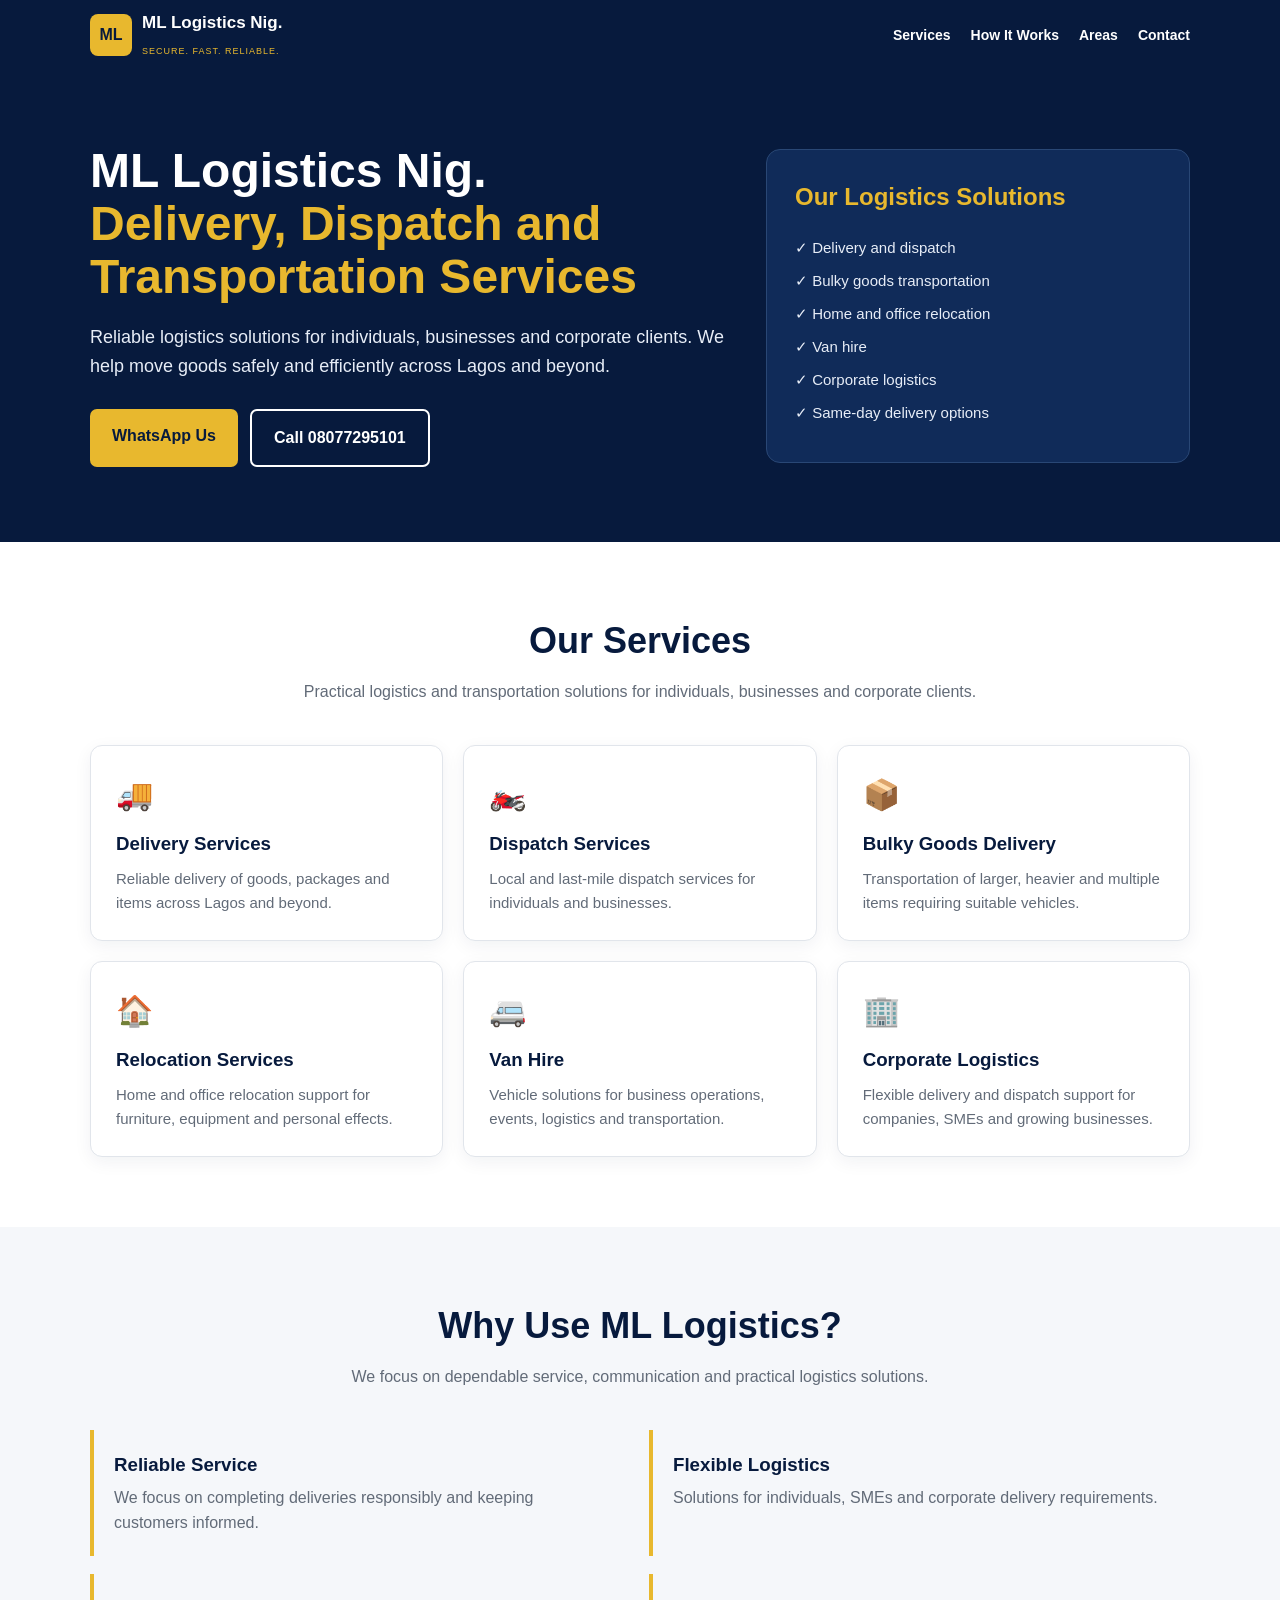
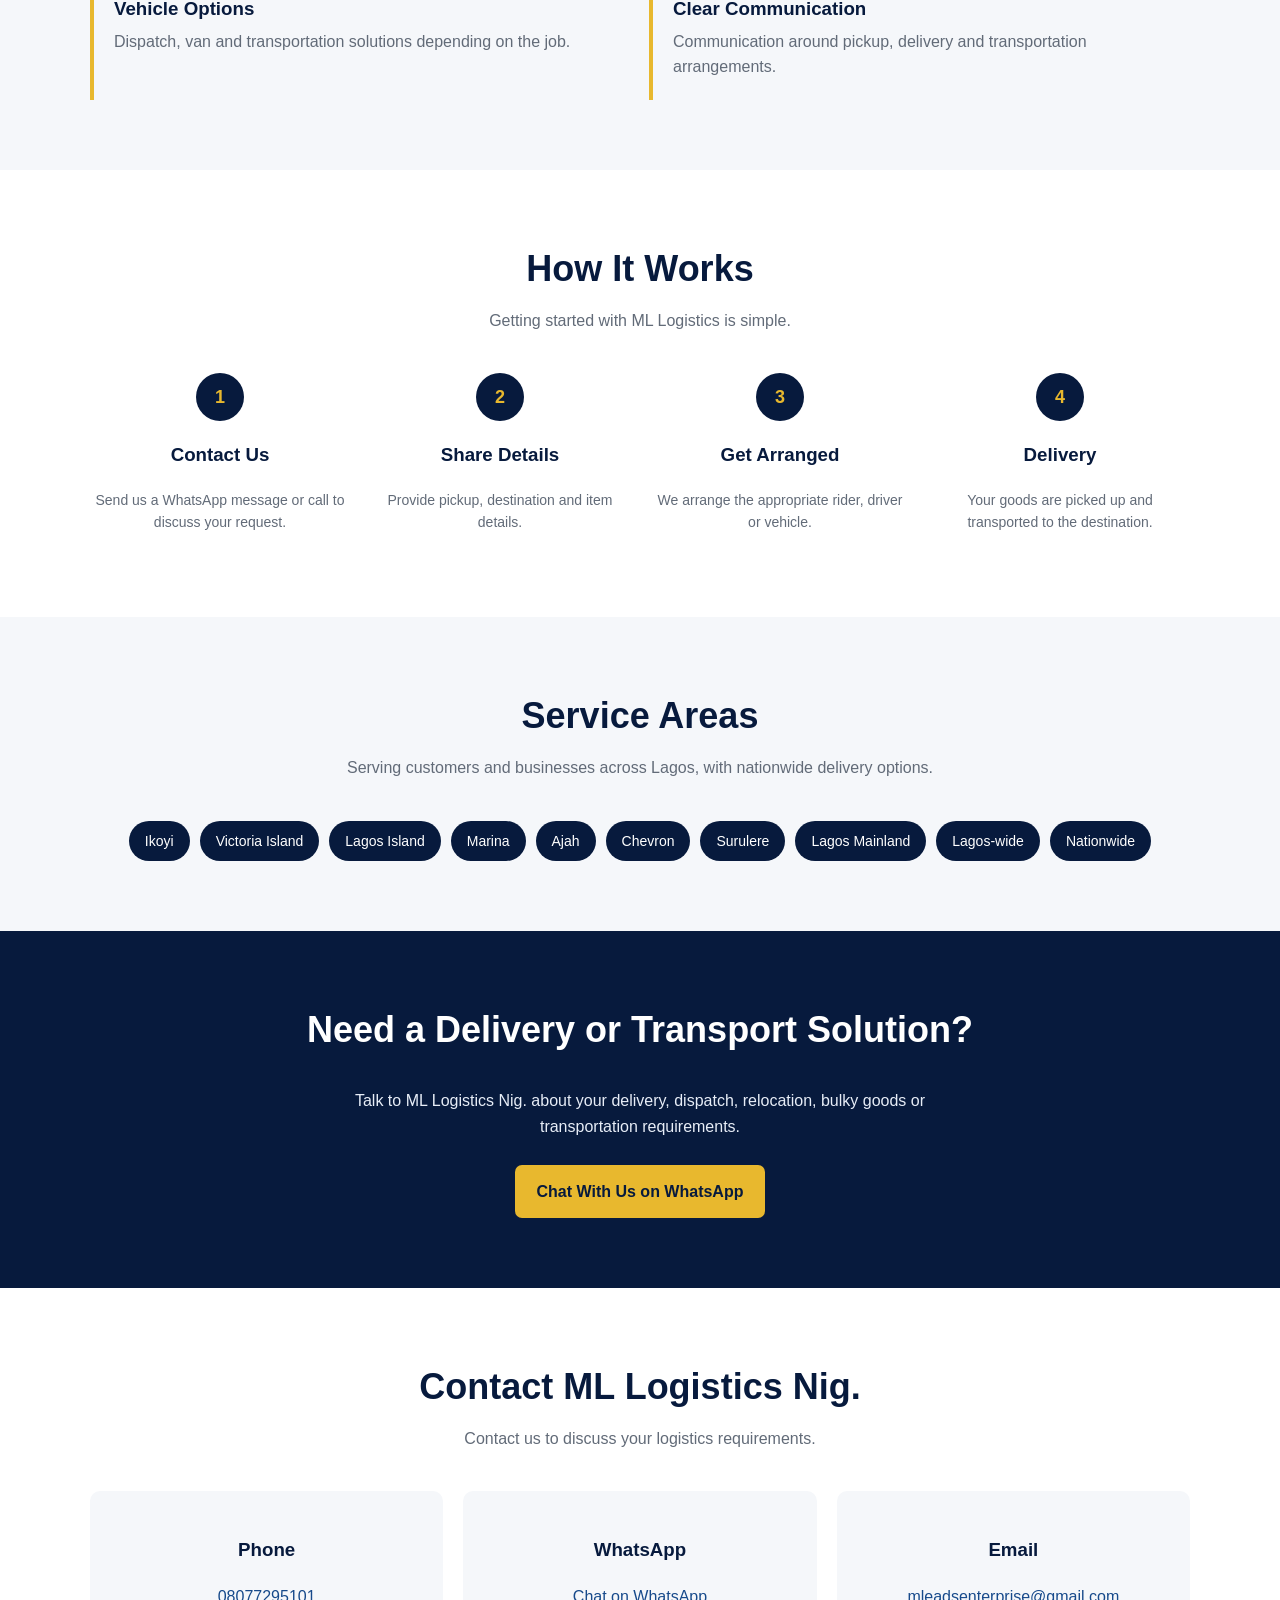
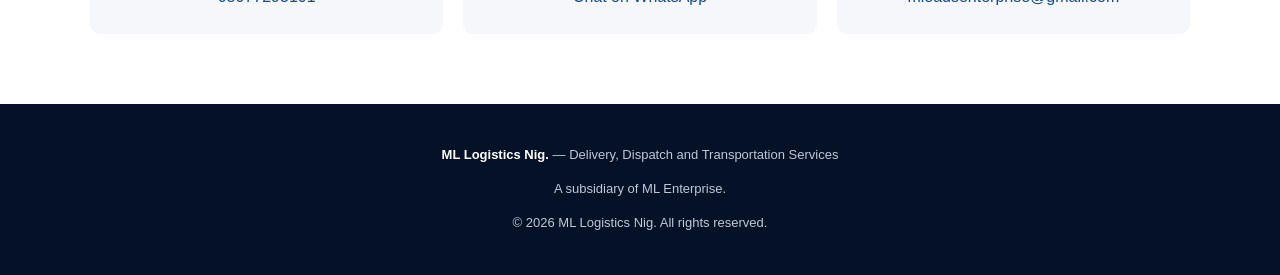
==== commit 4e4056d4: "Update index.html" ====
--- a/index.html
+++ b/index.html
@@ -1,147 +1 @@
-  <!DOCTYPE html><html lang="en"><head>  <meta charset="UTF-8">  <meta name="viewport" content="width=device-width, initial-scale=1.0">
-  <title>ML Logistics Nig. | Delivery, Dispatch and Transportation Services</title>
-  <meta name="description" content="ML Logistics Nig. provides reliable delivery, dispatch, transportation, bulky goods delivery, relocation and van hire services in Ikoyi, Victoria Island, Lagos and nationwide.">
-  <style>    * {      box-sizing: border-box;      margin: 0;      padding: 0;    }
-    html {      scroll-behavior: smooth;    }
-    body {      font-family: Arial, Helvetica, sans-serif;      line-height: 1.6;      color: #172033;      background: #ffffff;      overflow-x: hidden;    }
-    a {      text-decoration: none;    }
-    img {      max-width: 100%;      display: block;    }
-    /* HEADER */    header {      background: #071a3d;      color: white;      position: sticky;      top: 0;      z-index: 1000;      box-shadow: 0 2px 12px rgba(0,0,0,0.15);    }
-    .header-inner {      max-width: 1150px;      margin: auto;      padding: 15px 20px;      display: flex;      align-items: center;      justify-content: space-between;      gap: 20px;    }
-    .logo {      display: flex;      align-items: center;      gap: 10px;      color: white;      font-weight: 700;    }
-    .logo-mark {      width: 42px;      height: 42px;      border-radius: 9px;      background: #e8b82e;      color: #071a3d;      display: flex;      align-items: center;      justify-content: center;      font-size: 19px;      font-weight: 900;    }
-    .logo-text {      font-size: 18px;    }
-    nav {      display: flex;      gap: 22px;    }
-    nav a {      color: white;      font-size: 14px;      font-weight: 600;    }
-    nav a:hover {      color: #e8b82e;    }
-    /* HERO */    .hero {      background: linear-gradient(135deg, #071a3d, #10366d);      color: white;      padding: 75px 20px;    }
-    .hero-inner {      max-width: 1150px;      margin: auto;      display: grid;      grid-template-columns: 1.2fr 0.8fr;      align-items: center;      gap: 45px;    }
-    .hero h1 {      font-size: clamp(34px, 5vw, 62px);      line-height: 1.08;      margin-bottom: 18px;    }
-    .hero h1 span {      color: #e8b82e;    }
-    .hero p {      font-size: 18px;      max-width: 650px;      color: #e8edf7;      margin-bottom: 28px;    }
-    .hero-buttons {      display: flex;      flex-wrap: wrap;      gap: 12px;    }
-    .btn {      display: inline-block;      padding: 14px 21px;      border-radius: 7px;      font-weight: 700;      font-size: 15px;      transition: 0.2s ease;    }
-    .btn-primary {      background: #e8b82e;      color: #071a3d;    }
-    .btn-primary:hover {      background: #f4c943;    }
-    .btn-outline {      border: 2px solid white;      color: white;    }
-    .btn-outline:hover {      background: white;      color: #071a3d;    }
-    .hero-card {      background: rgba(255,255,255,0.09);      border: 1px solid rgba(255,255,255,0.18);      border-radius: 18px;      padding: 30px;    }
-    .hero-card h3 {      color: #e8b82e;      margin-bottom: 14px;      font-size: 23px;    }
-    .hero-card p {      margin-bottom: 10px;      font-size: 16px;    }
-    /* GENERAL */    .section {      padding: 70px 20px;    }
-    .section-light {      background: #f5f7fa;    }
-    .container {      max-width: 1150px;      margin: auto;    }
-    .section-title {      text-align: center;      margin-bottom: 42px;    }
-    .section-title h2 {      color: #071a3d;      font-size: clamp(28px, 4vw, 40px);      margin-bottom: 10px;    }
-    .section-title p {      max-width: 700px;      margin: auto;      color: #5d6675;    }
-    /* SERVICES */    .cards {      display: grid;      grid-template-columns: repeat(3, 1fr);      gap: 20px;    }
-    .card {      background: white;      border: 1px solid #e4e8ee;      border-radius: 12px;      padding: 27px;      box-shadow: 0 5px 18px rgba(7,26,61,0.06);    }
-    .card-icon {      width: 48px;      height: 48px;      border-radius: 10px;      background: #fff4cf;      color: #071a3d;      display: flex;      align-items: center;      justify-content: center;      font-size: 23px;      margin-bottom: 17px;    }
-    .card h3 {      color: #071a3d;      margin-bottom: 9px;      font-size: 19px;    }
-    .card p {      color: #5d6675;      font-size: 15px;    }
-    /* WHY US */    .why-grid {      display: grid;      grid-template-columns: repeat(2, 1fr);      gap: 18px;      max-width: 900px;      margin: auto;    }
-    .why-item {      padding: 20px;      border-left: 4px solid #e8b82e;      background: #f5f7fa;      border-radius: 5px;    }
-    .why-item h3 {      color: #071a3d;      margin-bottom: 5px;    }
-    .why-item p {      color: #5d6675;    }
-    /* HOW IT WORKS */    .steps {      display: grid;      grid-template-columns: repeat(4, 1fr);      gap: 18px;    }
-    .step {      text-align: center;      padding: 25px 15px;    }
-    .step-number {      width: 48px;      height: 48px;      border-radius: 50%;      background: #071a3d;      color: #e8b82e;      display: flex;      align-items: center;      justify-content: center;      margin: 0 auto 15px;      font-weight: 800;      font-size: 18px;    }
-    .step h3 {      color: #071a3d;      margin-bottom: 8px;    }
-    .step p {      color: #5d6675;      font-size: 14px;    }
-    /* SERVICE AREAS */    .areas {      display: flex;      flex-wrap: wrap;      justify-content: center;      gap: 10px;    }
-    .area {      background: #071a3d;      color: white;      padding: 10px 17px;      border-radius: 30px;      font-size: 14px;      font-weight: 600;    }
-    /* CTA */    .cta {      background: #071a3d;      color: white;      text-align: center;      padding: 65px 20px;    }
-    .cta h2 {      font-size: clamp(28px, 4vw, 42px);      margin-bottom: 12px;    }
-    .cta p {      max-width: 650px;      margin: 0 auto 25px;      color: #e8edf7;    }
-    /* CONTACT */    .contact-grid {      display: grid;      grid-template-columns: repeat(3, 1fr);      gap: 20px;      text-align: center;    }
-    .contact-box {      padding: 25px;      background: #f5f7fa;      border-radius: 10px;    }
-    .contact-box h3 {      color: #071a3d;      margin-bottom: 8px;    }
-    .contact-box a {      color: #173f7a;      word-break: break-word;    }
-    /* FOOTER */    footer {      background: #041126;      color: #bfc8d8;      text-align: center;      padding: 28px 20px;      font-size: 13px;    }
-    footer strong {      color: white;    }
-    /* TABLET */    @media (max-width: 850px) {      nav {        display: none;      }
-      .hero-inner {        grid-template-columns: 1fr;      }
-      .cards {        grid-template-columns: repeat(2, 1fr);      }
-      .steps {        grid-template-columns: repeat(2, 1fr);      }    }
-    /* MOBILE */    @media (max-width: 600px) {
-      .header-inner {        padding: 12px 15px;      }
-      .logo-text {        font-size: 15px;      }
-      .logo-mark {        width: 38px;        height: 38px;      }
-      .hero {        padding: 55px 16px;      }
-      .hero h1 {        font-size: 36px;      }
-      .hero p {        font-size: 16px;      }
-      .hero-buttons {        flex-direction: column;      }
-      .btn {        width: 100%;        text-align: center;      }
-      .hero-card {        padding: 22px;      }
-      .section {        padding: 52px 16px;      }
-      .cards {        grid-template-columns: 1fr;      }
-      .why-grid {        grid-template-columns: 1fr;      }
-      .steps {        grid-template-columns: 1fr;      }
-      .contact-grid {        grid-template-columns: 1fr;      }
-      .section-title {        margin-bottom: 30px;      }
-      .section-title h2 {        font-size: 29px;      }
-      .card {        padding: 23px;      }    }  </style></head>
-<body>
-  <!-- HEADER -->  <header>    <div class="header-inner">      <a href="#" class="logo">        <div class="logo-mark">ML</div>        <div class="logo-text">ML Logistics Nig.</div>      </a>
-      <nav>        <a href="#services">Services</a>        <a href="#how-it-works">How It Works</a>        <a href="#areas">Service Areas</a>        <a href="#contact">Contact</a>      </nav>    </div>  </header>
-
-  <!-- HERO -->  <section class="hero">    <div class="hero-inner">
-      <div>        <h1>          ML Logistics Nig.<br>          <span>Delivery, Dispatch and Transportation Services</span>        </h1>
-        <p>          Reliable logistics solutions for individuals, businesses and corporate clients.          From everyday dispatch to bulky deliveries, relocation and transportation,          we help move your goods safely and efficiently.        </p>
-        <div class="hero-buttons">          <a class="btn btn-primary"             href="https://wa.me/2348077295101"             target="_blank">            WhatsApp Us          </a>
-          <a class="btn btn-outline"             href="tel:+2348077295101">            Call 08077295101          </a>        </div>      </div>
-      <div class="hero-card">        <h3>Reliable. Fast. Assuring.</h3>        <p>✓ Local and last-mile delivery</p>        <p>✓ Corporate dispatch solutions</p>        <p>✓ Bulky goods transportation</p>        <p>✓ Home and office relocation</p>        <p>✓ Van hire and transportation</p>        <p>✓ Same-day delivery options</p>      </div>
-    </div>  </section>
-
-  <!-- SERVICES -->  <section class="section" id="services">    <div class="container">
-      <div class="section-title">        <h2>Our Services</h2>        <p>          Practical transportation and logistics solutions designed around          your delivery and business needs.        </p>      </div>
-      <div class="cards">
-        <div class="card">          <div class="card-icon"> </div>          <h3>Delivery Services</h3>          <p>            Reliable delivery of goods, packages and items across Lagos and beyond.          </p>        </div>
-        <div class="card">          <div class="card-icon"> </div>          <h3>Dispatch Services</h3>          <p>            Local and last-mile dispatch services for individuals and businesses.          </p>        </div>
-        <div class="card">          <div class="card-icon"> </div>          <h3>Bulky Goods Delivery</h3>          <p>            Transportation of larger, heavier and multiple items requiring suitable vehicles.          </p>        </div>
-        <div class="card">          <div class="card-icon"> </div>          <h3>Relocation Services</h3>          <p>            Home and office relocation support for moving furniture, equipment and personal effects.          </p>        </div>
-        <div class="card">          <div class="card-icon"> </div>          <h3>Van Hire</h3>          <p>            Vehicle solutions for business operations, events, logistics and transportation needs.          </p>        </div>
-        <div class="card">          <div class="card-icon"> </div>          <h3>Corporate Logistics</h3>          <p>            Flexible delivery and dispatch support for companies, SMEs and growing businesses.          </p>        </div>
-      </div>    </div>  </section>
-
-  <!-- WHY CHOOSE US -->  <section class="section section-light">    <div class="container">
-      <div class="section-title">        <h2>Why Use ML Logistics?</h2>        <p>          We focus on dependable service, clear communication and practical logistics solutions.        </p>      </div>
-      <div class="why-grid">
-        <div class="why-item">          <h3>Reliable Service</h3>          <p>            We focus on completing deliveries responsibly and keeping customers informed.          </p>        </div>
-        <div class="why-item">          <h3>Flexible Logistics</h3>          <p>            Our services can accommodate individual, SME and corporate delivery requirements.          </p>        </div>
-        <div class="why-item">          <h3>Multiple Vehicle Options</h3>          <p>            We provide dispatch, van and transportation solutions depending on the nature of the job.          </p>        </div>
-        <div class="why-item">          <h3>Clear Communication</h3>          <p>            We maintain communication around pickup, delivery and transportation arrangements.          </p>        </div>
-      </div>    </div>  </section>
-
-  <!-- HOW IT WORKS -->  <section class="section" id="how-it-works">    <div class="container">
-      <div class="section-title">        <h2>How It Works</h2>        <p>          Getting started with ML Logistics is simple.        </p>      </div>
-      <div class="steps">
-        <div class="step">          <div class="step-number">1</div>          <h3>Contact Us</h3>          <p>            Send us a WhatsApp message or call to discuss your delivery or transportation request.          </p>        </div>
-        <div class="step">          <div class="step-number">2</div>          <h3>Share Details</h3>          <p>            Provide pickup location, destination, item details and your preferred service.          </p>        </div>
-        <div class="step">          <div class="step-number">3</div>          <h3>Get Arranged</h3>          <p>            We arrange the appropriate dispatch rider, driver or vehicle for the job.          </p>        </div>
-        <div class="step">          <div class="step-number">4</div>          <h3>Delivery</h3>          <p>            Your goods are picked up and transported to the stated destination.          </p>        </div>
-      </div>    </div>  </section>
-
-  <!-- SERVICE AREAS -->  <section class="section section-light" id="areas">    <div class="container">
-      <div class="section-title">        <h2>Service Areas</h2>        <p>          Serving customers and businesses across Lagos, with nationwide delivery options.        </p>      </div>
-      <div class="areas">        <span class="area">Ikoyi</span>        <span class="area">Victoria Island</span>        <span class="area">Lagos Island</span>        <span class="area">Marina</span>        <span class="area">Ajah</span>        <span class="area">Chevron</span>        <span class="area">Surulere</span>        <span class="area">Lagos Mainland</span>        <span class="area">Lagos-wide</span>        <span class="area">Nationwide</span>      </div>
-    </div>  </section>
-
-  <!-- CTA -->  <section class="cta">    <div class="container">
-      <h2>Need a Delivery or Transport Solution?</h2>
-      <p>        Talk to ML Logistics Nig. about your delivery, dispatch,        relocation, bulky goods or transportation requirements.      </p>
-      <a class="btn btn-primary"         href="https://wa.me/2348077295101"         target="_blank">        Chat With Us on WhatsApp      </a>
-    </div>  </section>
-
-  <!-- CONTACT -->  <section class="section" id="contact">    <div class="container">
-      <div class="section-title">        <h2>Contact ML Logistics Nig.</h2>        <p>          Contact us to discuss your logistics requirements.        </p>      </div>
-      <div class="contact-grid">
-        <div class="contact-box">          <h3>Phone</h3>          <a href="tel:+2348077295101">            08077295101          </a>        </div>
-        <div class="contact-box">          <h3>WhatsApp</h3>          <a href="https://wa.me/2348077295101" target="_blank">            Chat on WhatsApp          </a>        </div>
-        <div class="contact-box">          <h3>Email</h3>          <a href="mailto:mleadsenterprise@gmail.com">            mleadsenterprise@gmail.com          </a>        </div>
-      </div>    </div>  </section>
-
-  <!-- FOOTER -->  <footer>    <p>      <strong>ML Logistics Nig.</strong> — Delivery, Dispatch and Transportation Services    </p>
-    <p>      A subsidiary of ML Enterprise.    </p>
-    <p>      © 2026 ML Logistics Nig. All rights reserved.    </p>  </footer>
-</body></html>
+<!DOCTYPE html> <html lang="en"> <head> <meta charset="UTF-8"> <meta name="viewport" content="width=device-width, initial-scale=1.0"> <title>ML Logistics Nig. | Delivery, Dispatch and Transportation Services</title> <meta name="description" content="ML Logistics Nig. provides delivery, dispatch, transportation, bulky goods delivery, relocation and van hire services in Ikoyi, Victoria Island, Lagos and nationwide."> <style> * { box-sizing: border-box; } html { scroll-behavior: smooth; } body { margin: 0; font-family: Arial, Helvetica, sans-serif; color: #172033; background: #ffffff; line-height: 1.6; } a { text-decoration: none; } .container { width: 92%; max-width: 1100px; margin: 0 auto; } /* HEADER */ header { background: #071a3d; color: #ffffff; position: sticky; top: 0; z-index: 1000; } .navbar { min-height: 70px; display: flex; align-items: center; justify-content: space-between; } .logo { display: flex; align-items: center; gap: 10px; } .logo-box { width: 42px; height: 42px; background: #e8b82e; color: #071a3d; display: flex; align-items: center; justify-content: center; font-weight: 900; border-radius: 8px; } .logo strong { display: block; color: #ffffff; font-size: 17px; } .logo small { color: #e8b82e; font-size: 9px; text-transform: uppercase; letter-spacing: 1px; } nav { display: flex; gap: 20px; } nav a { color: #ffffff; font-size: 14px; font-weight: bold; } /* HERO */ .hero { background: #071a3d; color: #ffffff; padding: 75px 0; } .hero-grid { display: grid; grid-template-columns: 1.2fr 0.8fr; gap: 40px; align-items: center; } .hero h1 { margin: 0 0 20px; font-size: 48px; line-height: 1.1; } .hero h1 span { color: #e8b82e; } .hero p { font-size: 18px; color: #e7edf7; margin: 0 0 28px; } .buttons { display: flex; flex-wrap: wrap; gap: 12px; } .button { display: inline-block; padding: 14px 22px; border-radius: 7px; font-weight: bold; } .button-gold { background: #e8b82e; color: #071a3d; } .button-white { border: 2px solid #ffffff; color: #ffffff; } /* HERO CARD */ .hero-card { background: #102b59; border: 1px solid #294775; border-radius: 14px; padding: 28px; } .hero-card h2 { color: #e8b82e; margin-top: 0; } .hero-card p { margin: 9px 0; font-size: 15px; } /* SECTIONS */ section { padding: 70px 0; } .light { background: #f5f7fa; } .heading { text-align: center; margin-bottom: 40px; } .heading h2 { margin: 0 0 10px; color: #071a3d; font-size: 36px; } .heading p { max-width: 680px; margin: 0 auto; color: #626b78; } /* SERVICES */ .cards { display: grid; grid-template-columns: repeat(3, 1fr); gap: 20px; } .card { background: #ffffff; border: 1px solid #e1e5eb; border-radius: 12px; padding: 25px; box-shadow: 0 5px 18px rgba(7, 26, 61, 0.06); } .icon { font-size: 30px; margin-bottom: 10px; } .card h3 { margin: 0 0 8px; color: #071a3d; } .card p { margin: 0; color: #626b78; font-size: 15px; } /* WHY */ .why-grid { display: grid; grid-template-columns: repeat(2, 1fr); gap: 18px; } .why { border-left: 4px solid #e8b82e; background: #f5f7fa; padding: 20px; } .why h3 { margin: 0 0 5px; color: #071a3d; } .why p { margin: 0; color: #626b78; } /* HOW IT WORKS */ .steps { display: grid; grid-template-columns: repeat(4, 1fr); gap: 20px; } .step { text-align: center; } .number { width: 48px; height: 48px; margin: 0 auto 15px; border-radius: 50%; background: #071a3d; color: #e8b82e; display: flex; align-items: center; justify-content: center; font-weight: bold; font-size: 18px; } .step h3 { color: #071a3d; } .step p { color: #626b78; font-size: 14px; } /* AREAS */ .areas { display: flex; flex-wrap: wrap; justify-content: center; gap: 10px; } .area { background: #071a3d; color: #ffffff; padding: 9px 16px; border-radius: 25px; font-size: 14px; } /* CTA */ .cta { background: #071a3d; color: #ffffff; text-align: center; } .cta h2 { margin-top: 0; font-size: 36px; } .cta p { max-width: 650px; margin: 0 auto 25px; color: #e7edf7; } /* CONTACT */ .contact-grid { display: grid; grid-template-columns: repeat(3, 1fr); gap: 20px; } .contact { background: #f5f7fa; padding: 25px; text-align: center; border-radius: 10px; } .contact h3 { color: #071a3d; } .contact a { color: #174a8b; word-break: break-word; } /* FOOTER */ footer { background: #041126; color: #bfc8d8; text-align: center; padding: 28px 15px; font-size: 13px; } footer strong { color: #ffffff; } /* TABLET */ @media (max-width: 850px) { nav { display: none; } .hero-grid { grid-template-columns: 1fr; } .cards { grid-template-columns: repeat(2, 1fr); } .steps { grid-template-columns: repeat(2, 1fr); } } /* PHONE */ @media (max-width: 600px) { .container { width: 92%; } .hero { padding: 50px 0; } .hero h1 { font-size: 34px; } .hero p { font-size: 16px; } .buttons { flex-direction: column; } .button { width: 100%; text-align: center; } section { padding: 52px 0; } .heading h2 { font-size: 29px; } .cards, .why-grid, .steps, .contact-grid { grid-template-columns: 1fr; } .hero-card { padding: 22px; } } </style> </head> <body> <header> <div class="container navbar"> <a href="#" class="logo"> <div class="logo-box">ML</div> <div> <strong>ML Logistics Nig.</strong> <small>Secure. Fast. Reliable.</small> </div> </a> <nav> <a href="#services">Services</a> <a href="#how">How It Works</a> <a href="#areas">Areas</a> <a href="#contact">Contact</a> </nav> </div> </header> <section class="hero"> <div class="container hero-grid"> <div> <h1> ML Logistics Nig.<br> <span>Delivery, Dispatch and Transportation Services</span> </h1> <p> Reliable logistics solutions for individuals, businesses and corporate clients. We help move goods safely and efficiently across Lagos and beyond. </p> <div class="buttons"> <a class="button button-gold" href="https://wa.me/2348077295101" target="_blank"> WhatsApp Us </a> <a class="button button-white" href="tel:+2348077295101"> Call 08077295101 </a> </div> </div> <div class="hero-card"> <h2>Our Logistics Solutions</h2> <p>✓ Delivery and dispatch</p> <p>✓ Bulky goods transportation</p> <p>✓ Home and office relocation</p> <p>✓ Van hire</p> <p>✓ Corporate logistics</p> <p>✓ Same-day delivery options</p> </div> </div> </section> <section id="services"> <div class="container"> <div class="heading"> <h2>Our Services</h2> <p> Practical logistics and transportation solutions for individuals, businesses and corporate clients. </p> </div> <div class="cards"> <div class="card"> <div class="icon">🚚</div> <h3>Delivery Services</h3> <p>Reliable delivery of goods, packages and items across Lagos and beyond.</p> </div> <div class="card"> <div class="icon">🏍️</div> <h3>Dispatch Services</h3> <p>Local and last-mile dispatch services for individuals and businesses.</p> </div> <div class="card"> <div class="icon">📦</div> <h3>Bulky Goods Delivery</h3> <p>Transportation of larger, heavier and multiple items requiring suitable vehicles.</p> </div> <div class="card"> <div class="icon">🏠</div> <h3>Relocation Services</h3> <p>Home and office relocation support for furniture, equipment and personal effects.</p> </div> <div class="card"> <div class="icon">🚐</div> <h3>Van Hire</h3> <p>Vehicle solutions for business operations, events, logistics and transportation.</p> </div> <div class="card"> <div class="icon">🏢</div> <h3>Corporate Logistics</h3> <p>Flexible delivery and dispatch support for companies, SMEs and growing businesses.</p> </div> </div> </div> </section> <section class="light"> <div class="container"> <div class="heading"> <h2>Why Use ML Logistics?</h2> <p> We focus on dependable service, communication and practical logistics solutions. </p> </div> <div class="why-grid"> <div class="why"> <h3>Reliable Service</h3> <p>We focus on completing deliveries responsibly and keeping customers informed.</p> </div> <div class="why"> <h3>Flexible Logistics</h3> <p>Solutions for individuals, SMEs and corporate delivery requirements.</p> </div> <div class="why"> <h3>Vehicle Options</h3> <p>Dispatch, van and transportation solutions depending on the job.</p> </div> <div class="why"> <h3>Clear Communication</h3> <p>Communication around pickup, delivery and transportation arrangements.</p> </div> </div> </div> </section> <section id="how"> <div class="container"> <div class="heading"> <h2>How It Works</h2> <p>Getting started with ML Logistics is simple.</p> </div> <div class="steps"> <div class="step"> <div class="number">1</div> <h3>Contact Us</h3> <p>Send us a WhatsApp message or call to discuss your request.</p> </div> <div class="step"> <div class="number">2</div> <h3>Share Details</h3> <p>Provide pickup, destination and item details.</p> </div> <div class="step"> <div class="number">3</div> <h3>Get Arranged</h3> <p>We arrange the appropriate rider, driver or vehicle.</p> </div> <div class="step"> <div class="number">4</div> <h3>Delivery</h3> <p>Your goods are picked up and transported to the destination.</p> </div> </div> </div> </section> <section class="light" id="areas"> <div class="container"> <div class="heading"> <h2>Service Areas</h2> <p>Serving customers and businesses across Lagos, with nationwide delivery options.</p> </div> <div class="areas"> <span class="area">Ikoyi</span> <span class="area">Victoria Island</span> <span class="area">Lagos Island</span> <span class="area">Marina</span> <span class="area">Ajah</span> <span class="area">Chevron</span> <span class="area">Surulere</span> <span class="area">Lagos Mainland</span> <span class="area">Lagos-wide</span> <span class="area">Nationwide</span> </div> </div> </section> <section class="cta"> <div class="container"> <h2>Need a Delivery or Transport Solution?</h2> <p> Talk to ML Logistics Nig. about your delivery, dispatch, relocation, bulky goods or transportation requirements. </p> <a class="button button-gold" href="https://wa.me/2348077295101" target="_blank"> Chat With Us on WhatsApp </a> </div> </section> <section id="contact"> <div class="container"> <div class="heading"> <h2>Contact ML Logistics Nig.</h2> <p>Contact us to discuss your logistics requirements.</p> </div> <div class="contact-grid"> <div class="contact"> <h3>Phone</h3> <a href="tel:+2348077295101">08077295101</a> </div> <div class="contact"> <h3>WhatsApp</h3> <a href="https://wa.me/2348077295101" target="_blank"> Chat on WhatsApp </a> </div> <div class="contact"> <h3>Email</h3> <a href="mailto:mleadsenterprise@gmail.com"> mleadsenterprise@gmail.com </a> </div> </div> </div> </section> <footer> <p><strong>ML Logistics Nig.</strong> — Delivery, Dispatch and Transportation Services</p> <p>A subsidiary of ML Enterprise.</p> <p>© 2026 ML Logistics Nig. All rights reserved.</p> </footer> </body> </html>
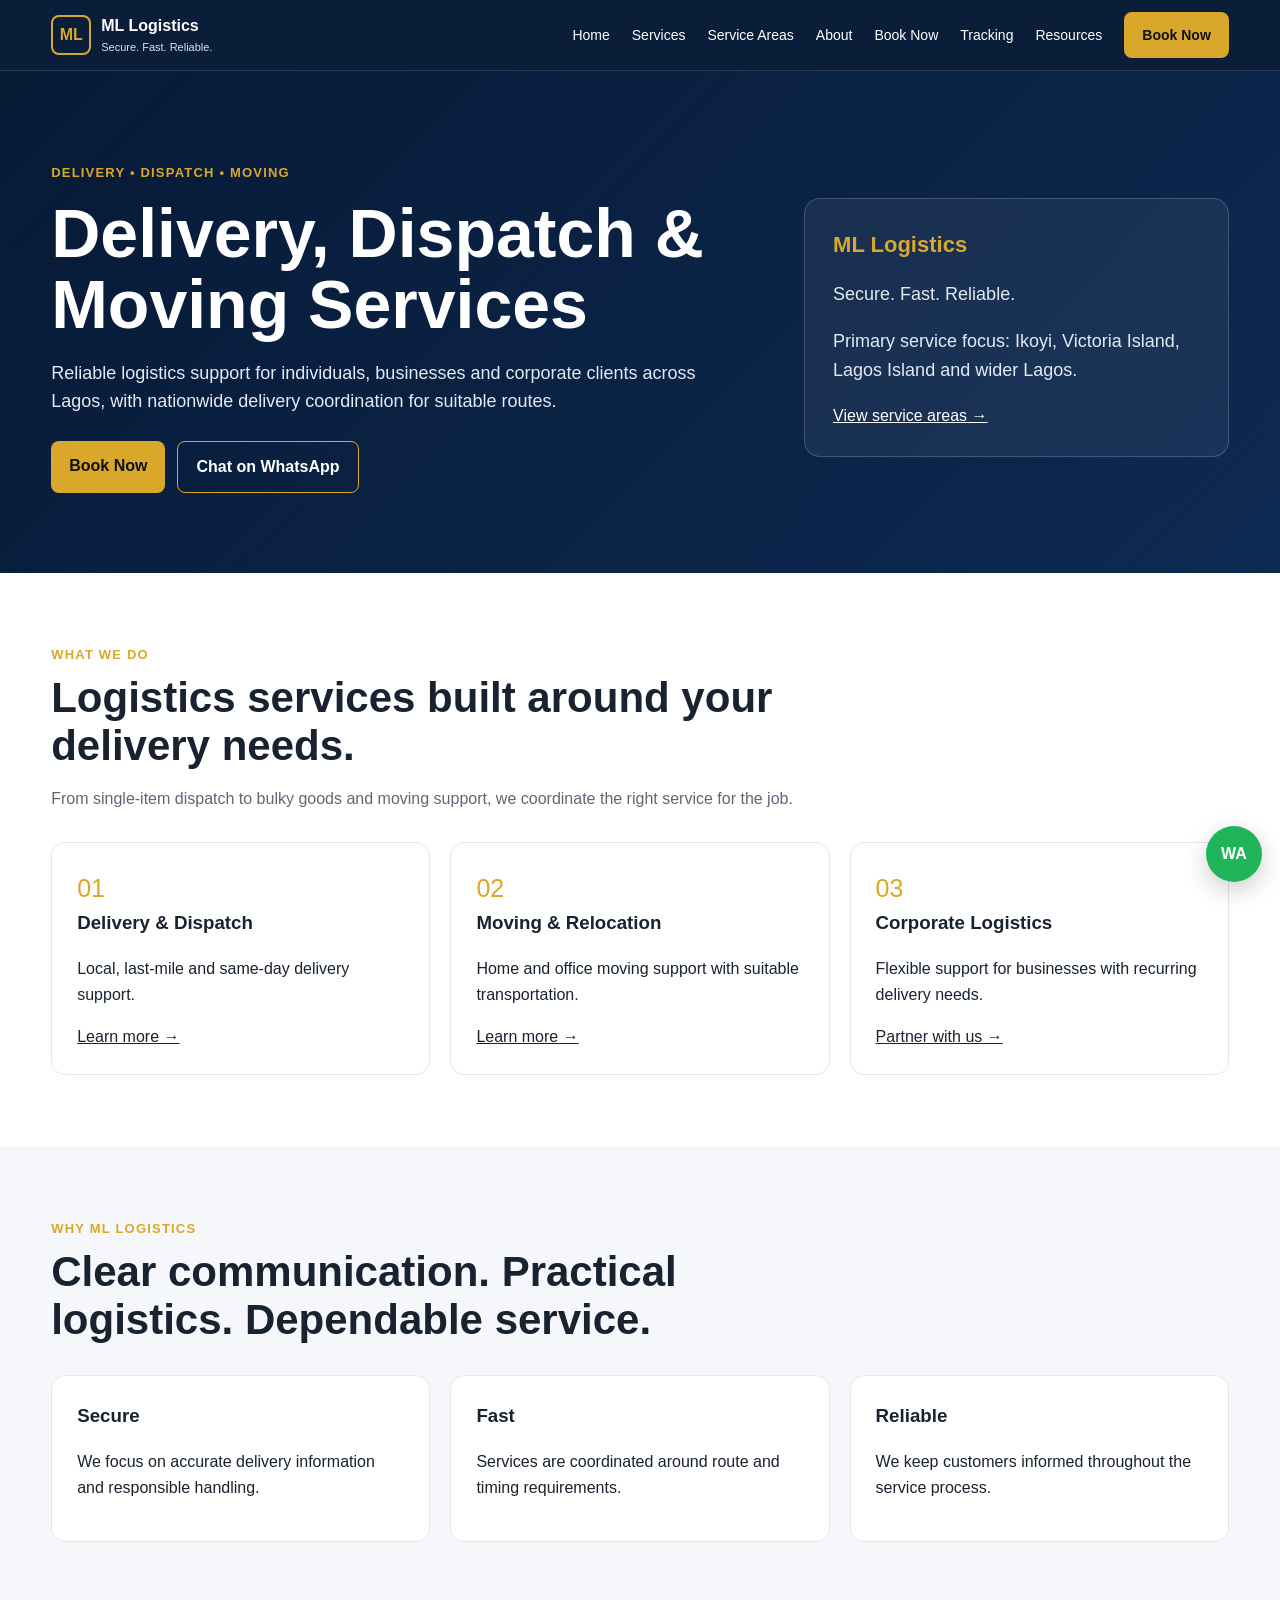
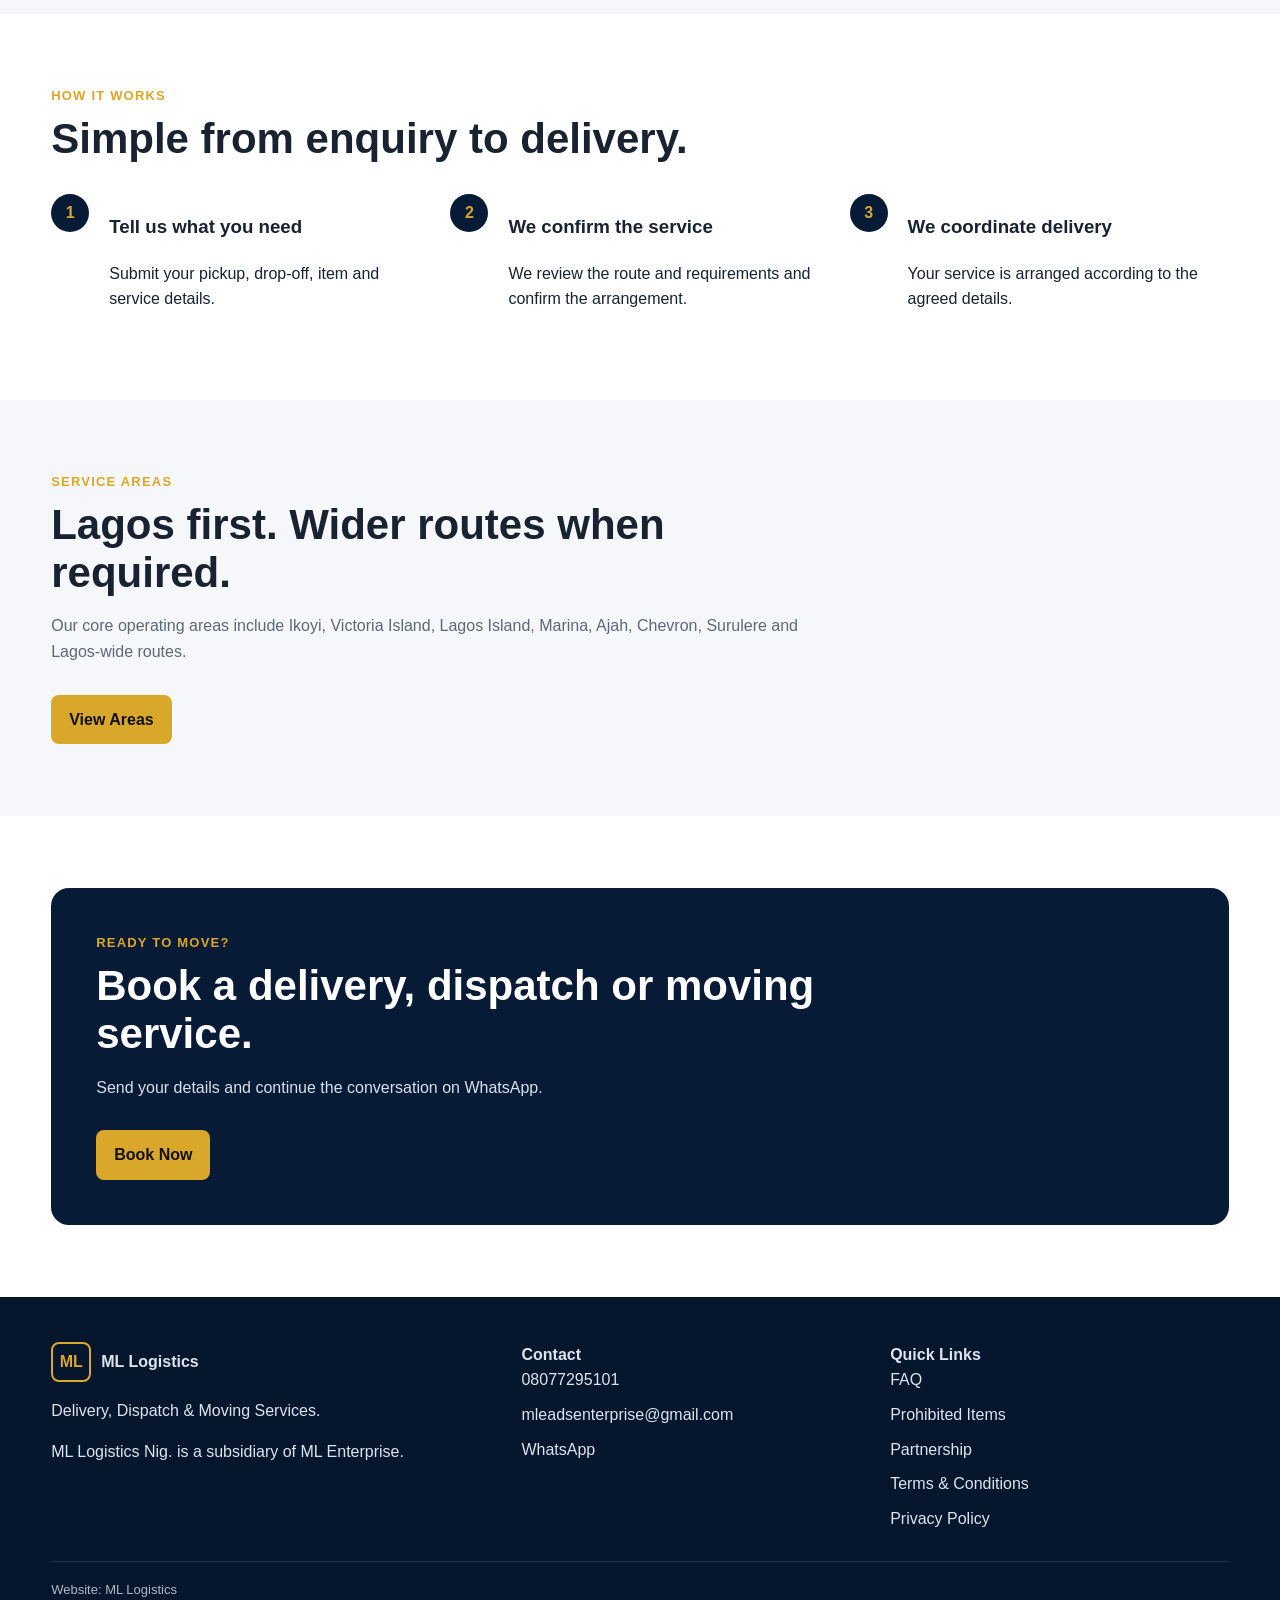
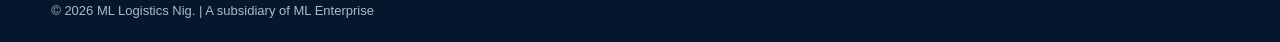
==== commit d41ad183: "Add files via upload" ====
--- a/index.html
+++ b/index.html
@@ -1 +1,35 @@
-<!DOCTYPE html> <html lang="en"> <head> <meta charset="UTF-8"> <meta name="viewport" content="width=device-width, initial-scale=1.0"> <title>ML Logistics Nig. | Delivery, Dispatch and Transportation Services</title> <meta name="description" content="ML Logistics Nig. provides delivery, dispatch, transportation, bulky goods delivery, relocation and van hire services in Ikoyi, Victoria Island, Lagos and nationwide."> <style> * { box-sizing: border-box; } html { scroll-behavior: smooth; } body { margin: 0; font-family: Arial, Helvetica, sans-serif; color: #172033; background: #ffffff; line-height: 1.6; } a { text-decoration: none; } .container { width: 92%; max-width: 1100px; margin: 0 auto; } /* HEADER */ header { background: #071a3d; color: #ffffff; position: sticky; top: 0; z-index: 1000; } .navbar { min-height: 70px; display: flex; align-items: center; justify-content: space-between; } .logo { display: flex; align-items: center; gap: 10px; } .logo-box { width: 42px; height: 42px; background: #e8b82e; color: #071a3d; display: flex; align-items: center; justify-content: center; font-weight: 900; border-radius: 8px; } .logo strong { display: block; color: #ffffff; font-size: 17px; } .logo small { color: #e8b82e; font-size: 9px; text-transform: uppercase; letter-spacing: 1px; } nav { display: flex; gap: 20px; } nav a { color: #ffffff; font-size: 14px; font-weight: bold; } /* HERO */ .hero { background: #071a3d; color: #ffffff; padding: 75px 0; } .hero-grid { display: grid; grid-template-columns: 1.2fr 0.8fr; gap: 40px; align-items: center; } .hero h1 { margin: 0 0 20px; font-size: 48px; line-height: 1.1; } .hero h1 span { color: #e8b82e; } .hero p { font-size: 18px; color: #e7edf7; margin: 0 0 28px; } .buttons { display: flex; flex-wrap: wrap; gap: 12px; } .button { display: inline-block; padding: 14px 22px; border-radius: 7px; font-weight: bold; } .button-gold { background: #e8b82e; color: #071a3d; } .button-white { border: 2px solid #ffffff; color: #ffffff; } /* HERO CARD */ .hero-card { background: #102b59; border: 1px solid #294775; border-radius: 14px; padding: 28px; } .hero-card h2 { color: #e8b82e; margin-top: 0; } .hero-card p { margin: 9px 0; font-size: 15px; } /* SECTIONS */ section { padding: 70px 0; } .light { background: #f5f7fa; } .heading { text-align: center; margin-bottom: 40px; } .heading h2 { margin: 0 0 10px; color: #071a3d; font-size: 36px; } .heading p { max-width: 680px; margin: 0 auto; color: #626b78; } /* SERVICES */ .cards { display: grid; grid-template-columns: repeat(3, 1fr); gap: 20px; } .card { background: #ffffff; border: 1px solid #e1e5eb; border-radius: 12px; padding: 25px; box-shadow: 0 5px 18px rgba(7, 26, 61, 0.06); } .icon { font-size: 30px; margin-bottom: 10px; } .card h3 { margin: 0 0 8px; color: #071a3d; } .card p { margin: 0; color: #626b78; font-size: 15px; } /* WHY */ .why-grid { display: grid; grid-template-columns: repeat(2, 1fr); gap: 18px; } .why { border-left: 4px solid #e8b82e; background: #f5f7fa; padding: 20px; } .why h3 { margin: 0 0 5px; color: #071a3d; } .why p { margin: 0; color: #626b78; } /* HOW IT WORKS */ .steps { display: grid; grid-template-columns: repeat(4, 1fr); gap: 20px; } .step { text-align: center; } .number { width: 48px; height: 48px; margin: 0 auto 15px; border-radius: 50%; background: #071a3d; color: #e8b82e; display: flex; align-items: center; justify-content: center; font-weight: bold; font-size: 18px; } .step h3 { color: #071a3d; } .step p { color: #626b78; font-size: 14px; } /* AREAS */ .areas { display: flex; flex-wrap: wrap; justify-content: center; gap: 10px; } .area { background: #071a3d; color: #ffffff; padding: 9px 16px; border-radius: 25px; font-size: 14px; } /* CTA */ .cta { background: #071a3d; color: #ffffff; text-align: center; } .cta h2 { margin-top: 0; font-size: 36px; } .cta p { max-width: 650px; margin: 0 auto 25px; color: #e7edf7; } /* CONTACT */ .contact-grid { display: grid; grid-template-columns: repeat(3, 1fr); gap: 20px; } .contact { background: #f5f7fa; padding: 25px; text-align: center; border-radius: 10px; } .contact h3 { color: #071a3d; } .contact a { color: #174a8b; word-break: break-word; } /* FOOTER */ footer { background: #041126; color: #bfc8d8; text-align: center; padding: 28px 15px; font-size: 13px; } footer strong { color: #ffffff; } /* TABLET */ @media (max-width: 850px) { nav { display: none; } .hero-grid { grid-template-columns: 1fr; } .cards { grid-template-columns: repeat(2, 1fr); } .steps { grid-template-columns: repeat(2, 1fr); } } /* PHONE */ @media (max-width: 600px) { .container { width: 92%; } .hero { padding: 50px 0; } .hero h1 { font-size: 34px; } .hero p { font-size: 16px; } .buttons { flex-direction: column; } .button { width: 100%; text-align: center; } section { padding: 52px 0; } .heading h2 { font-size: 29px; } .cards, .why-grid, .steps, .contact-grid { grid-template-columns: 1fr; } .hero-card { padding: 22px; } } </style> </head> <body> <header> <div class="container navbar"> <a href="#" class="logo"> <div class="logo-box">ML</div> <div> <strong>ML Logistics Nig.</strong> <small>Secure. Fast. Reliable.</small> </div> </a> <nav> <a href="#services">Services</a> <a href="#how">How It Works</a> <a href="#areas">Areas</a> <a href="#contact">Contact</a> </nav> </div> </header> <section class="hero"> <div class="container hero-grid"> <div> <h1> ML Logistics Nig.<br> <span>Delivery, Dispatch and Transportation Services</span> </h1> <p> Reliable logistics solutions for individuals, businesses and corporate clients. We help move goods safely and efficiently across Lagos and beyond. </p> <div class="buttons"> <a class="button button-gold" href="https://wa.me/2348077295101" target="_blank"> WhatsApp Us </a> <a class="button button-white" href="tel:+2348077295101"> Call 08077295101 </a> </div> </div> <div class="hero-card"> <h2>Our Logistics Solutions</h2> <p>✓ Delivery and dispatch</p> <p>✓ Bulky goods transportation</p> <p>✓ Home and office relocation</p> <p>✓ Van hire</p> <p>✓ Corporate logistics</p> <p>✓ Same-day delivery options</p> </div> </div> </section> <section id="services"> <div class="container"> <div class="heading"> <h2>Our Services</h2> <p> Practical logistics and transportation solutions for individuals, businesses and corporate clients. </p> </div> <div class="cards"> <div class="card"> <div class="icon">🚚</div> <h3>Delivery Services</h3> <p>Reliable delivery of goods, packages and items across Lagos and beyond.</p> </div> <div class="card"> <div class="icon">🏍️</div> <h3>Dispatch Services</h3> <p>Local and last-mile dispatch services for individuals and businesses.</p> </div> <div class="card"> <div class="icon">📦</div> <h3>Bulky Goods Delivery</h3> <p>Transportation of larger, heavier and multiple items requiring suitable vehicles.</p> </div> <div class="card"> <div class="icon">🏠</div> <h3>Relocation Services</h3> <p>Home and office relocation support for furniture, equipment and personal effects.</p> </div> <div class="card"> <div class="icon">🚐</div> <h3>Van Hire</h3> <p>Vehicle solutions for business operations, events, logistics and transportation.</p> </div> <div class="card"> <div class="icon">🏢</div> <h3>Corporate Logistics</h3> <p>Flexible delivery and dispatch support for companies, SMEs and growing businesses.</p> </div> </div> </div> </section> <section class="light"> <div class="container"> <div class="heading"> <h2>Why Use ML Logistics?</h2> <p> We focus on dependable service, communication and practical logistics solutions. </p> </div> <div class="why-grid"> <div class="why"> <h3>Reliable Service</h3> <p>We focus on completing deliveries responsibly and keeping customers informed.</p> </div> <div class="why"> <h3>Flexible Logistics</h3> <p>Solutions for individuals, SMEs and corporate delivery requirements.</p> </div> <div class="why"> <h3>Vehicle Options</h3> <p>Dispatch, van and transportation solutions depending on the job.</p> </div> <div class="why"> <h3>Clear Communication</h3> <p>Communication around pickup, delivery and transportation arrangements.</p> </div> </div> </div> </section> <section id="how"> <div class="container"> <div class="heading"> <h2>How It Works</h2> <p>Getting started with ML Logistics is simple.</p> </div> <div class="steps"> <div class="step"> <div class="number">1</div> <h3>Contact Us</h3> <p>Send us a WhatsApp message or call to discuss your request.</p> </div> <div class="step"> <div class="number">2</div> <h3>Share Details</h3> <p>Provide pickup, destination and item details.</p> </div> <div class="step"> <div class="number">3</div> <h3>Get Arranged</h3> <p>We arrange the appropriate rider, driver or vehicle.</p> </div> <div class="step"> <div class="number">4</div> <h3>Delivery</h3> <p>Your goods are picked up and transported to the destination.</p> </div> </div> </div> </section> <section class="light" id="areas"> <div class="container"> <div class="heading"> <h2>Service Areas</h2> <p>Serving customers and businesses across Lagos, with nationwide delivery options.</p> </div> <div class="areas"> <span class="area">Ikoyi</span> <span class="area">Victoria Island</span> <span class="area">Lagos Island</span> <span class="area">Marina</span> <span class="area">Ajah</span> <span class="area">Chevron</span> <span class="area">Surulere</span> <span class="area">Lagos Mainland</span> <span class="area">Lagos-wide</span> <span class="area">Nationwide</span> </div> </div> </section> <section class="cta"> <div class="container"> <h2>Need a Delivery or Transport Solution?</h2> <p> Talk to ML Logistics Nig. about your delivery, dispatch, relocation, bulky goods or transportation requirements. </p> <a class="button button-gold" href="https://wa.me/2348077295101" target="_blank"> Chat With Us on WhatsApp </a> </div> </section> <section id="contact"> <div class="container"> <div class="heading"> <h2>Contact ML Logistics Nig.</h2> <p>Contact us to discuss your logistics requirements.</p> </div> <div class="contact-grid"> <div class="contact"> <h3>Phone</h3> <a href="tel:+2348077295101">08077295101</a> </div> <div class="contact"> <h3>WhatsApp</h3> <a href="https://wa.me/2348077295101" target="_blank"> Chat on WhatsApp </a> </div> <div class="contact"> <h3>Email</h3> <a href="mailto:mleadsenterprise@gmail.com"> mleadsenterprise@gmail.com </a> </div> </div> </div> </section> <footer> <p><strong>ML Logistics Nig.</strong> — Delivery, Dispatch and Transportation Services</p> <p>A subsidiary of ML Enterprise.</p> <p>© 2026 ML Logistics Nig. All rights reserved.</p> </footer> </body> </html>
+<!doctype html>
+<html lang="en-NG">
+<head>
+<meta charset="utf-8"><meta name="viewport" content="width=device-width,initial-scale=1">
+<title>ML Logistics | Delivery, Dispatch & Moving Services</title>
+<meta name="description" content="ML Logistics provides delivery, dispatch, moving, bulky-goods, van hire and corporate logistics services in Lagos and for suitable nationwide routes.">
+<meta name="robots" content="index,follow">
+<link rel="canonical" href="https://mllogistics-ng.github.io/mllogistics.ng-website/">
+<link rel="manifest" href="site.webmanifest">
+<link rel="stylesheet" href="css/style.css">
+<script type="application/ld+json">{"@context":"https://schema.org","@type":"LocalBusiness","name":"ML Logistics Nig.","brand":"ML Logistics","telephone":"+2348077295101","email":"mleadsenterprise@gmail.com","url":"https://mllogistics-ng.github.io/mllogistics.ng-website/","areaServed":["Ikoyi","Victoria Island","Lagos Island","Marina","Ajah","Chevron","Surulere","Lagos"],"description":"Delivery, Dispatch & Moving Services."}</script>
+</head>
+<body>
+<header><div class="container nav"><a class="brand" href="index.html"><span class="logo">ML</span><span>ML Logistics<small>Secure. Fast. Reliable.</small></span></a>
+<button class="menu" aria-label="Open menu" aria-expanded="false">☰</button>
+<nav class="navlinks"><a href="index.html">Home</a><a href="pages/services.html">Services</a><a href="pages/service-areas.html">Service Areas</a><a href="pages/about.html">About</a><a href="pages/book-now.html">Book Now</a><a href="pages/tracking.html">Tracking</a><a href="resources/index.html">Resources</a><a class="btn" href="pages/book-now.html">Book Now</a></nav></div></header>
+<main>
+<section class="hero"><div class="container hero-grid"><div><div class="eyebrow">Delivery • Dispatch • Moving</div><h1>Delivery, Dispatch & Moving Services</h1><p>Reliable logistics support for individuals, businesses and corporate clients across Lagos, with nationwide delivery coordination for suitable routes.</p><div class="actions"><a class="btn" href="pages/book-now.html">Book Now</a><a class="btn outline" href="https://wa.me/2348077295101">Chat on WhatsApp</a></div></div><div class="hero-card"><strong>ML Logistics</strong><p>Secure. Fast. Reliable.</p><p>Primary service focus: Ikoyi, Victoria Island, Lagos Island and wider Lagos.</p><a href="pages/service-areas.html">View service areas →</a></div></div></section>
+<section><div class="container"><div class="section-head"><div class="eyebrow">What We Do</div><h2>Logistics services built around your delivery needs.</h2><p>From single-item dispatch to bulky goods and moving support, we coordinate the right service for the job.</p></div><div class="grid">
+<div class="card"><div class="icon">01</div><h3>Delivery & Dispatch</h3><p>Local, last-mile and same-day delivery support.</p><a href="pages/services.html">Learn more →</a></div>
+<div class="card"><div class="icon">02</div><h3>Moving & Relocation</h3><p>Home and office moving support with suitable transportation.</p><a href="pages/services.html">Learn more →</a></div>
+<div class="card"><div class="icon">03</div><h3>Corporate Logistics</h3><p>Flexible support for businesses with recurring delivery needs.</p><a href="pages/partnership.html">Partner with us →</a></div>
+</div></div></section>
+<section class="light"><div class="container"><div class="section-head"><div class="eyebrow">Why ML Logistics</div><h2>Clear communication. Practical logistics. Dependable service.</h2></div><div class="grid"><div class="card"><h3>Secure</h3><p>We focus on accurate delivery information and responsible handling.</p></div><div class="card"><h3>Fast</h3><p>Services are coordinated around route and timing requirements.</p></div><div class="card"><h3>Reliable</h3><p>We keep customers informed throughout the service process.</p></div></div></div></section>
+<section><div class="container"><div class="section-head"><div class="eyebrow">How It Works</div><h2>Simple from enquiry to delivery.</h2></div><div class="grid steps"><div class="step"><h3>Tell us what you need</h3><p>Submit your pickup, drop-off, item and service details.</p></div><div class="step"><h3>We confirm the service</h3><p>We review the route and requirements and confirm the arrangement.</p></div><div class="step"><h3>We coordinate delivery</h3><p>Your service is arranged according to the agreed details.</p></div></div></div></section>
+<section class="light"><div class="container"><div class="section-head"><div class="eyebrow">Service Areas</div><h2>Lagos first. Wider routes when required.</h2><p>Our core operating areas include Ikoyi, Victoria Island, Lagos Island, Marina, Ajah, Chevron, Surulere and Lagos-wide routes.</p></div><a class="btn" href="pages/service-areas.html">View Areas</a></div></section>
+<section><div class="container cta"><div class="section-head"><div class="eyebrow">Ready to Move?</div><h2>Book a delivery, dispatch or moving service.</h2><p>Send your details and continue the conversation on WhatsApp.</p></div><a class="btn" href="pages/book-now.html">Book Now</a></div></section>
+</main>
+<footer><div class="container footer-grid"><div><div class="brand"><span class="logo">ML</span><span>ML Logistics</span></div><p>Delivery, Dispatch & Moving Services.</p><p>ML Logistics Nig. is a subsidiary of ML Enterprise.</p></div>
+<div><strong>Contact</strong><div class="footer-links"><a href="tel:+2348077295101">08077295101</a><a href="mailto:mleadsenterprise@gmail.com">mleadsenterprise@gmail.com</a><a href="https://wa.me/2348077295101">WhatsApp</a></div></div>
+<div><strong>Quick Links</strong><div class="footer-links"><a href="pages/faq.html">FAQ</a><a href="pages/prohibited-items.html">Prohibited Items</a><a href="pages/partnership.html">Partnership</a><a href="pages/terms.html">Terms & Conditions</a><a href="pages/privacy-policy.html">Privacy Policy</a></div></div></div>
+<div class="container copyright"><div>Website: ML Logistics</div><div>© 2026 ML Logistics Nig. | A subsidiary of ML Enterprise</div></div></footer>
+<a class="wa" href="https://wa.me/2348077295101" aria-label="Chat with ML Logistics on WhatsApp">WA</a>
+<script src="js/main.js"></script>
+</body></html>
--- a/css/style.css
+++ b/css/style.css
@@ -0,0 +1,17 @@
+
+:root{--navy:#071a36;--navy2:#0d2a52;--gold:#d9a72a;--white:#fff;--ink:#182230;--muted:#5d6877;--light:#f5f7fa;--border:#e4e8ee;--max:1180px}
+*{box-sizing:border-box}html{scroll-behavior:smooth}body{margin:0;font-family:Arial,Helvetica,sans-serif;color:var(--ink);line-height:1.6;background:#fff}a{color:inherit}img{max-width:100%;height:auto} .container{width:min(92%,var(--max));margin:auto}
+header{position:sticky;top:0;z-index:20;background:rgba(7,26,54,.98);color:#fff;border-bottom:1px solid rgba(255,255,255,.12)}
+.nav{min-height:70px;display:flex;align-items:center;justify-content:space-between;gap:20px}.brand{display:flex;align-items:center;gap:10px;text-decoration:none;font-weight:800}.logo{width:40px;height:40px;border:2px solid var(--gold);display:grid;place-items:center;color:var(--gold);font-weight:900;border-radius:8px}.brand small{display:block;font-weight:500;color:#d9e1ed;font-size:11px}
+.navlinks{display:flex;gap:22px;align-items:center}.navlinks a{text-decoration:none;font-size:14px}.navlinks a:hover{color:var(--gold)}.menu{display:none;background:none;border:0;color:#fff;font-size:28px}
+.btn{display:inline-block;background:var(--gold);color:#111;text-decoration:none;border:0;border-radius:8px;padding:12px 18px;font-weight:800;cursor:pointer}.btn.alt{background:#fff;color:var(--navy)}.btn.outline{background:transparent;color:#fff;border:1px solid var(--gold)}
+.hero{background:linear-gradient(135deg,var(--navy),var(--navy2));color:#fff;padding:92px 0 80px}.hero-grid{display:grid;grid-template-columns:1.25fr .75fr;gap:45px;align-items:center}.eyebrow{color:var(--gold);font-weight:800;text-transform:uppercase;letter-spacing:1.2px;font-size:13px}.hero h1{font-size:clamp(38px,6vw,68px);line-height:1.05;margin:14px 0}.hero p{font-size:18px;color:#e3eaf3;max-width:700px}.actions{display:flex;gap:12px;flex-wrap:wrap;margin-top:25px}.hero-card{border:1px solid rgba(255,255,255,.18);padding:28px;border-radius:16px;background:rgba(255,255,255,.06)}.hero-card strong{display:block;font-size:22px;color:var(--gold)}
+section{padding:72px 0}.section-head{max-width:750px;margin-bottom:30px}.section-head h2{font-size:clamp(28px,4vw,42px);line-height:1.15;margin:8px 0}.section-head p{color:var(--muted)}
+.grid{display:grid;grid-template-columns:repeat(3,1fr);gap:20px}.card{border:1px solid var(--border);border-radius:14px;padding:25px;background:#fff}.card h3{margin-top:0}.icon{font-size:25px;color:var(--gold)}.light{background:var(--light)}
+.steps{counter-reset:step}.step{position:relative;padding-left:58px}.step:before{counter-increment:step;content:counter(step);position:absolute;left:0;top:0;width:38px;height:38px;border-radius:50%;display:grid;place-items:center;background:var(--navy);color:var(--gold);font-weight:900}
+.area-list{display:flex;flex-wrap:wrap;gap:10px}.pill{border:1px solid var(--border);padding:9px 13px;border-radius:999px;background:#fff}
+.form{display:grid;grid-template-columns:1fr 1fr;gap:16px}.field{display:flex;flex-direction:column;gap:6px}.field.full{grid-column:1/-1}label{font-weight:700;font-size:14px}input,select,textarea{font:inherit;padding:12px;border:1px solid #cfd6df;border-radius:8px;background:#fff}textarea{min-height:120px;resize:vertical}.note{font-size:13px;color:var(--muted)}
+.cta{background:var(--navy);color:#fff;border-radius:18px;padding:45px}.cta p{color:#d9e1ed}
+footer{background:#06162d;color:#dce4ef;padding:45px 0 20px}.footer-grid{display:grid;grid-template-columns:1.3fr 1fr 1fr;gap:30px}.footer-links{display:flex;flex-direction:column;gap:9px}.footer-links a{text-decoration:none;color:#dce4ef}.footer-links a:hover{color:var(--gold)}.copyright{border-top:1px solid rgba(255,255,255,.12);margin-top:30px;padding-top:18px;font-size:13px;color:#aeb9c8}.wa{position:fixed;right:18px;bottom:18px;background:#20b45a;color:#fff;width:56px;height:56px;border-radius:50%;display:grid;place-items:center;text-decoration:none;font-weight:900;box-shadow:0 8px 25px rgba(0,0,0,.2);z-index:30}
+.page-hero{background:var(--navy);color:#fff;padding:65px 0}.page-hero h1{font-size:clamp(34px,5vw,55px);margin:5px 0}.page-hero p{color:#dce4ef;max-width:760px}.list{padding-left:20px}.notice{border-left:4px solid var(--gold);background:#fff8e7;padding:15px 18px;border-radius:0 8px 8px 0}
+@media(max-width:800px){.navlinks{display:none;position:absolute;left:0;right:0;top:70px;background:var(--navy);padding:18px 4%;flex-direction:column;align-items:flex-start;border-top:1px solid rgba(255,255,255,.1)}.navlinks.open{display:flex}.menu{display:block}.hero-grid,.grid,.footer-grid{grid-template-columns:1fr}.form{grid-template-columns:1fr}.field.full{grid-column:auto}.hero{padding:65px 0}.hero-card{margin-top:10px}}
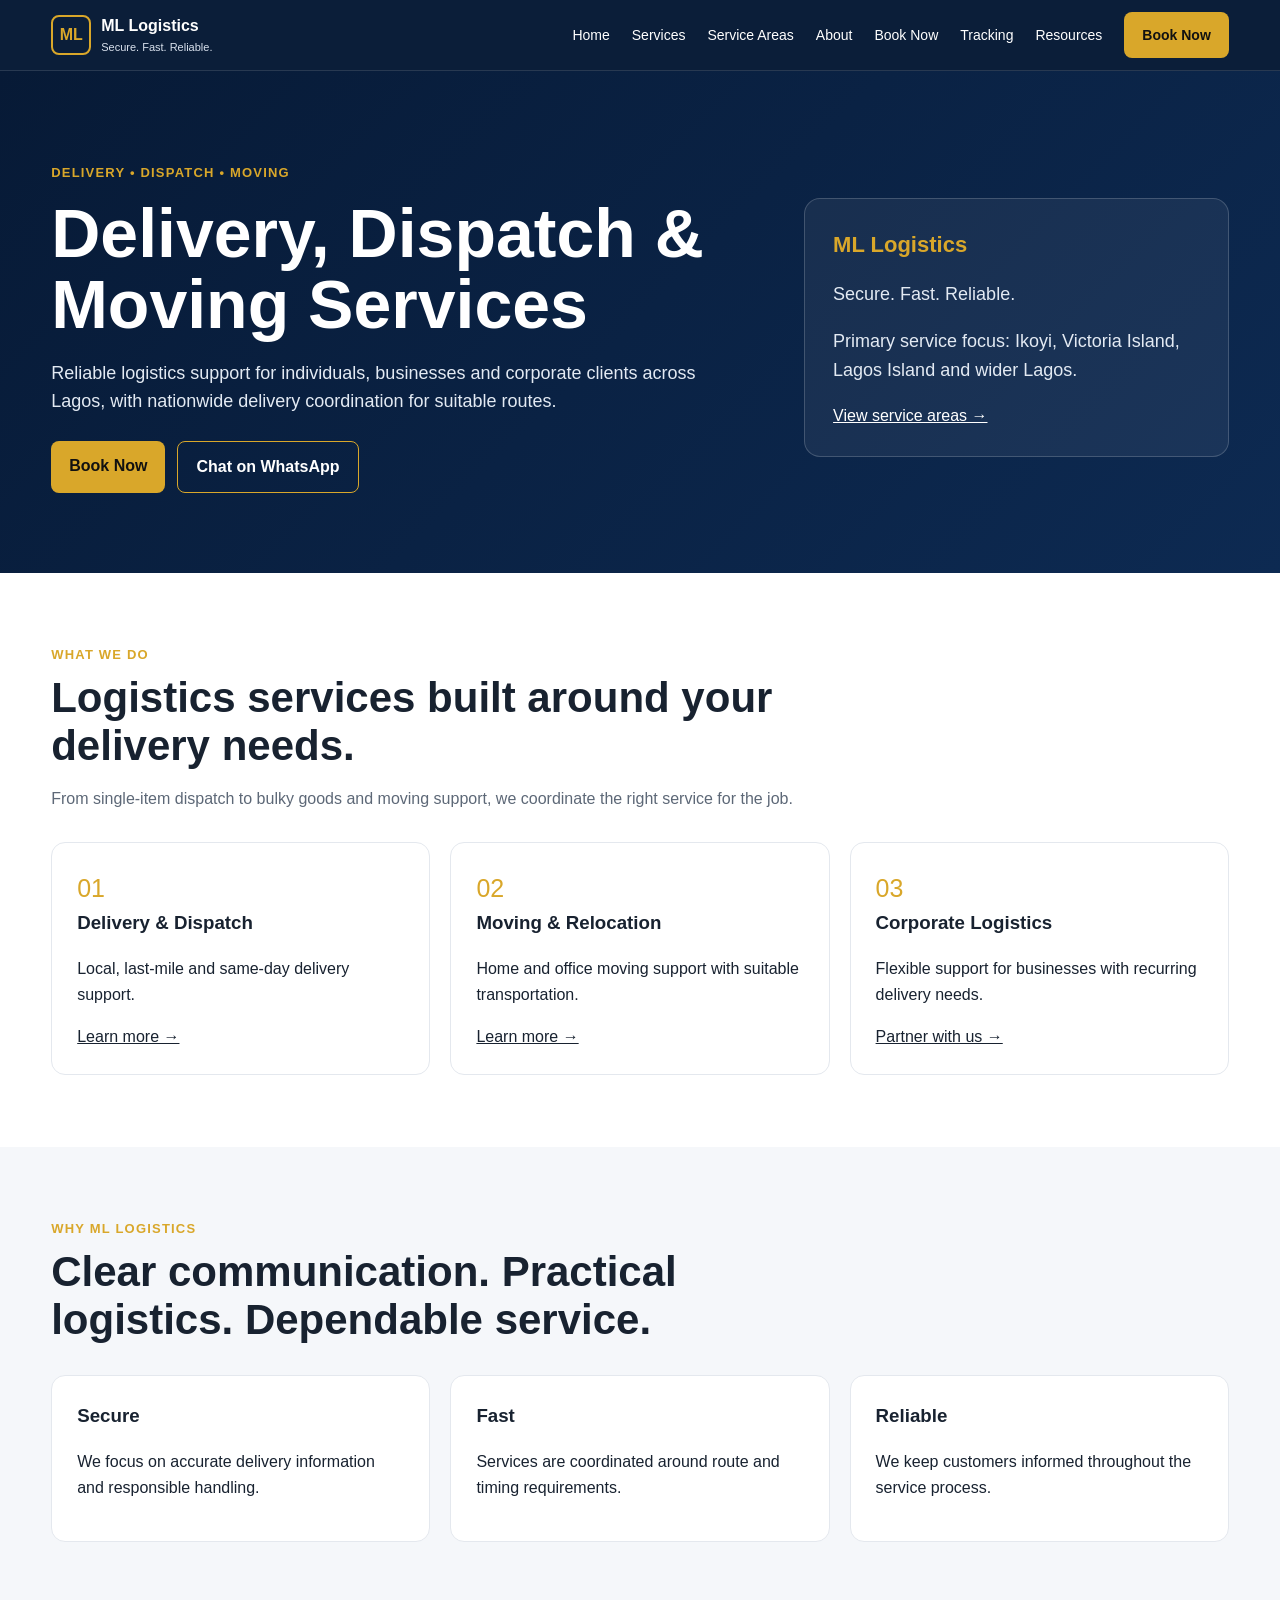
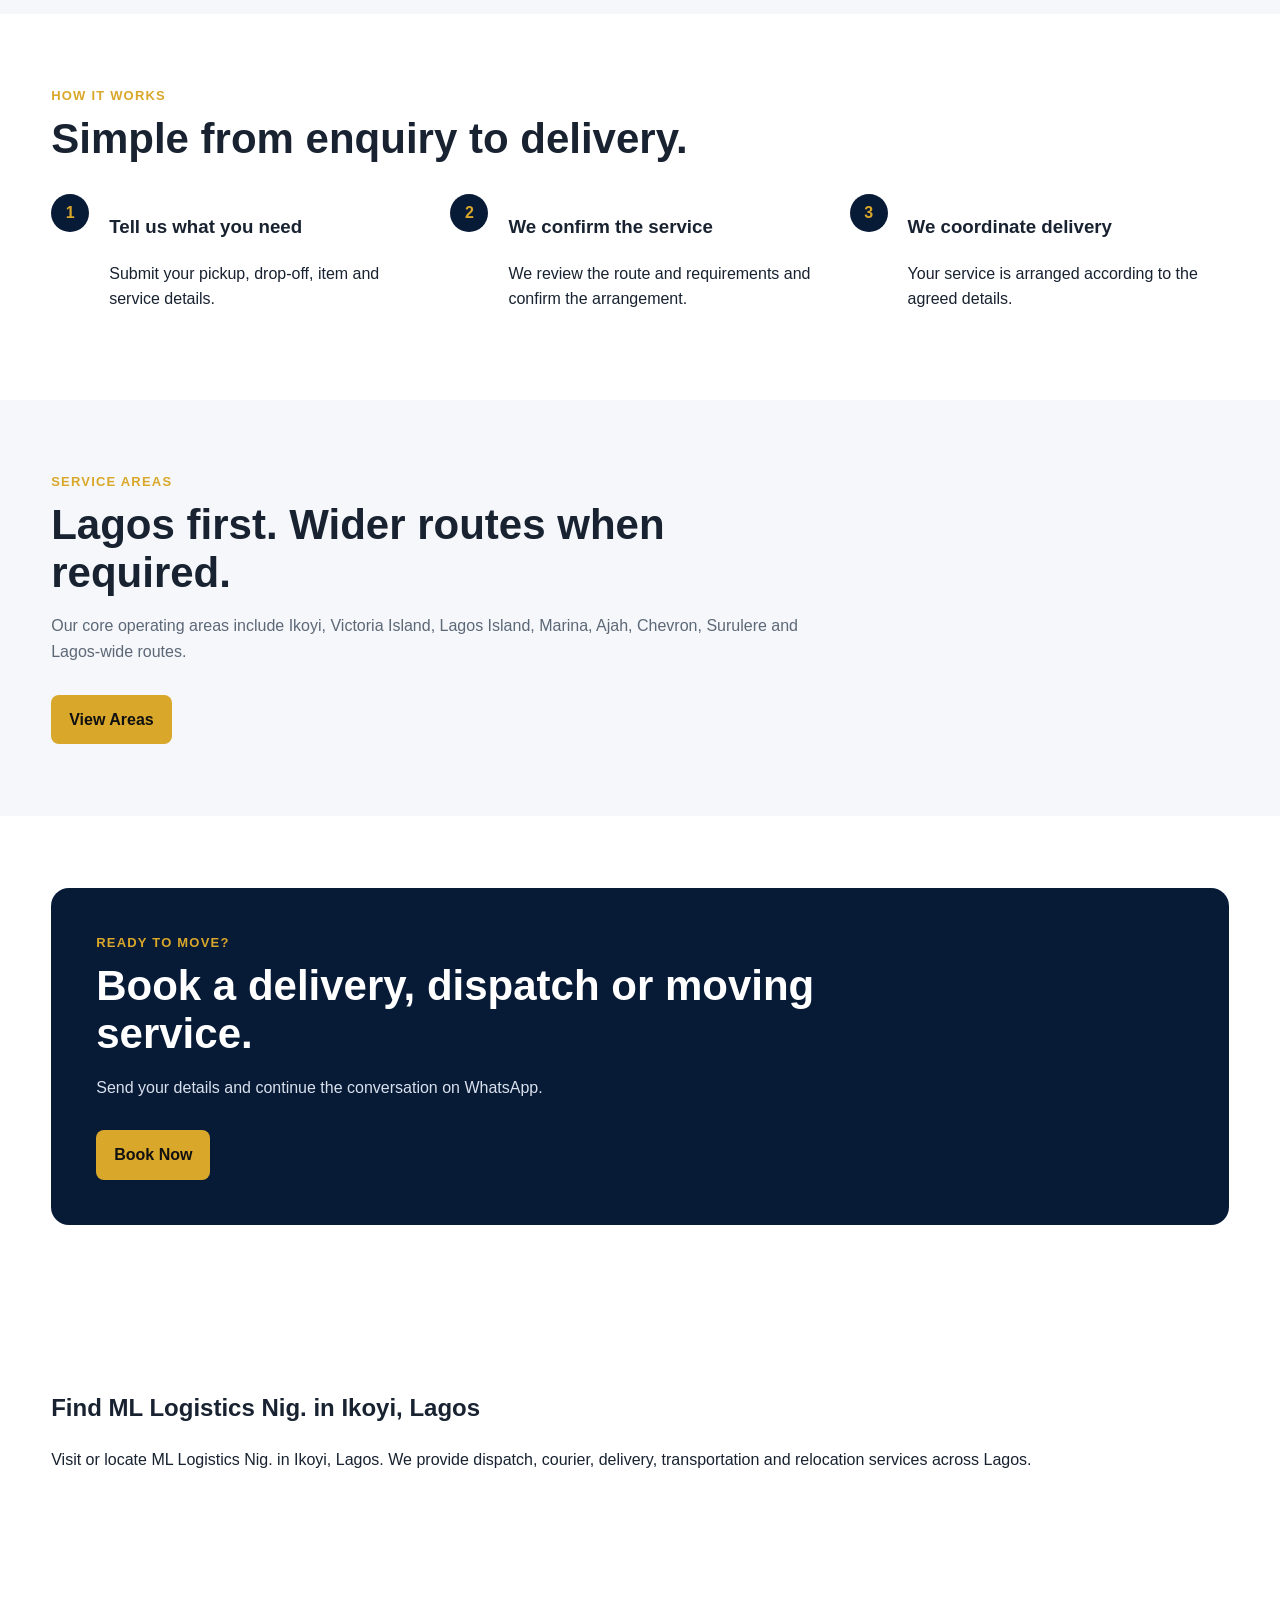
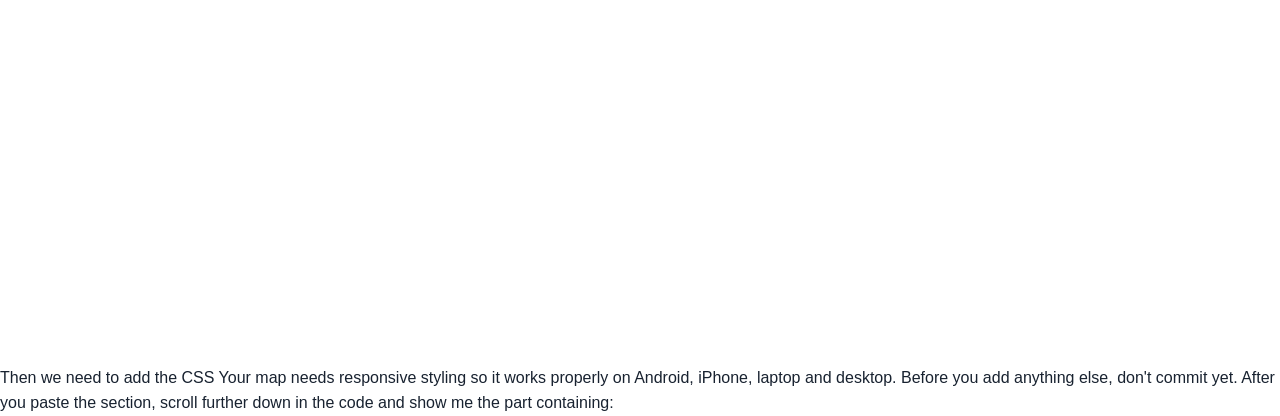
==== commit 39fb8a66: "Update index.html" ====
--- a/index.html
+++ b/index.html
@@ -26,10 +26,58 @@
 <section class="light"><div class="container"><div class="section-head"><div class="eyebrow">Service Areas</div><h2>Lagos first. Wider routes when required.</h2><p>Our core operating areas include Ikoyi, Victoria Island, Lagos Island, Marina, Ajah, Chevron, Surulere and Lagos-wide routes.</p></div><a class="btn" href="pages/service-areas.html">View Areas</a></div></section>
 <section><div class="container cta"><div class="section-head"><div class="eyebrow">Ready to Move?</div><h2>Book a delivery, dispatch or moving service.</h2><p>Send your details and continue the conversation on WhatsApp.</p></div><a class="btn" href="pages/book-now.html">Book Now</a></div></section>
 </main>
-<footer><div class="container footer-grid"><div><div class="brand"><span class="logo">ML</span><span>ML Logistics</span></div><p>Delivery, Dispatch & Moving Services.</p><p>ML Logistics Nig. is a subsidiary of ML Enterprise.</p></div>
+<section class="location-section">
+  <div class="container">
+    <h2>Find ML Logistics Nig. in Ikoyi, Lagos</h2>
+    <p>Visit or locate ML Logistics Nig. in Ikoyi, Lagos. We provide dispatch, courier, delivery, transportation and relocation services across Lagos.</p>
+
+    <div class="map-container">
+      <iframe
+        src="https://www.google.com/maps/embed?pb=!1m18!1m12!1m3!1d3964.591703380922!2d3.4096207740454254!3d6.446435924056023!2m3!1f0!2f0!3f0!3m2!1i1024!2i768!4f13.1!3m3!1m2!1s0x291434723318e587%3A0x10c034db7e36f654!2sML%20Logistics%20Nig.!5e0!3m2!1sen!2sng!4v1790539161262!5m2!1sen!2sng"
+        style="border:0;"
+        allowfullscreen=""
+        loading="lazy"
+        referrerpolicy="strict-origin-when-cross-origin">
+      </iframe>
+    </div>
+  </div>
+</section>
+Then we need to add the CSS
+
+Your map needs responsive styling so it works properly on Android, iPhone, laptop and desktop.
+
+Before you add anything else, don't commit yet.
+
+After you paste the section, scroll further down in the code and show me the part containing:
+
+<style>
+  .map-container {
+  width: 100%;
+  max-width: 100%;
+  overflow: hidden;
+  border-radius: 12px;
+  margin-top: 20px;
+}
+
+.map-container iframe {
+  width: 100%;
+  height: 400px;
+  border: 0;
+  display: block;
+}
+
+@media (max-width: 600px) {
+  .map-container iframe {
+    height: 300px;
+  }
+}
+
+or, if there is no <style> section, show me the beginning of the <head> section.
+
+Send me that part before clicking Commit changes. I'll give you the exact CSS placement so we don't accidentally break the existing website. <footer><div class="container footer-grid"><div><div class="brand"><span class="logo">ML</span><span>ML Logistics</span></div><p>Delivery, Dispatch & Moving Services.</p><p>ML Logistics Nig. is a subsidiary of ML Enterprise.</p></div>
 <div><strong>Contact</strong><div class="footer-links"><a href="tel:+2348077295101">08077295101</a><a href="mailto:mleadsenterprise@gmail.com">mleadsenterprise@gmail.com</a><a href="https://wa.me/2348077295101">WhatsApp</a></div></div>
 <div><strong>Quick Links</strong><div class="footer-links"><a href="pages/faq.html">FAQ</a><a href="pages/prohibited-items.html">Prohibited Items</a><a href="pages/partnership.html">Partnership</a><a href="pages/terms.html">Terms & Conditions</a><a href="pages/privacy-policy.html">Privacy Policy</a></div></div></div>
 <div class="container copyright"><div>Website: ML Logistics</div><div>© 2026 ML Logistics Nig. | A subsidiary of ML Enterprise</div></div></footer>
 <a class="wa" href="https://wa.me/2348077295101" aria-label="Chat with ML Logistics on WhatsApp">WA</a>
 <script src="js/main.js"></script>
-</body></html>+</body></html>
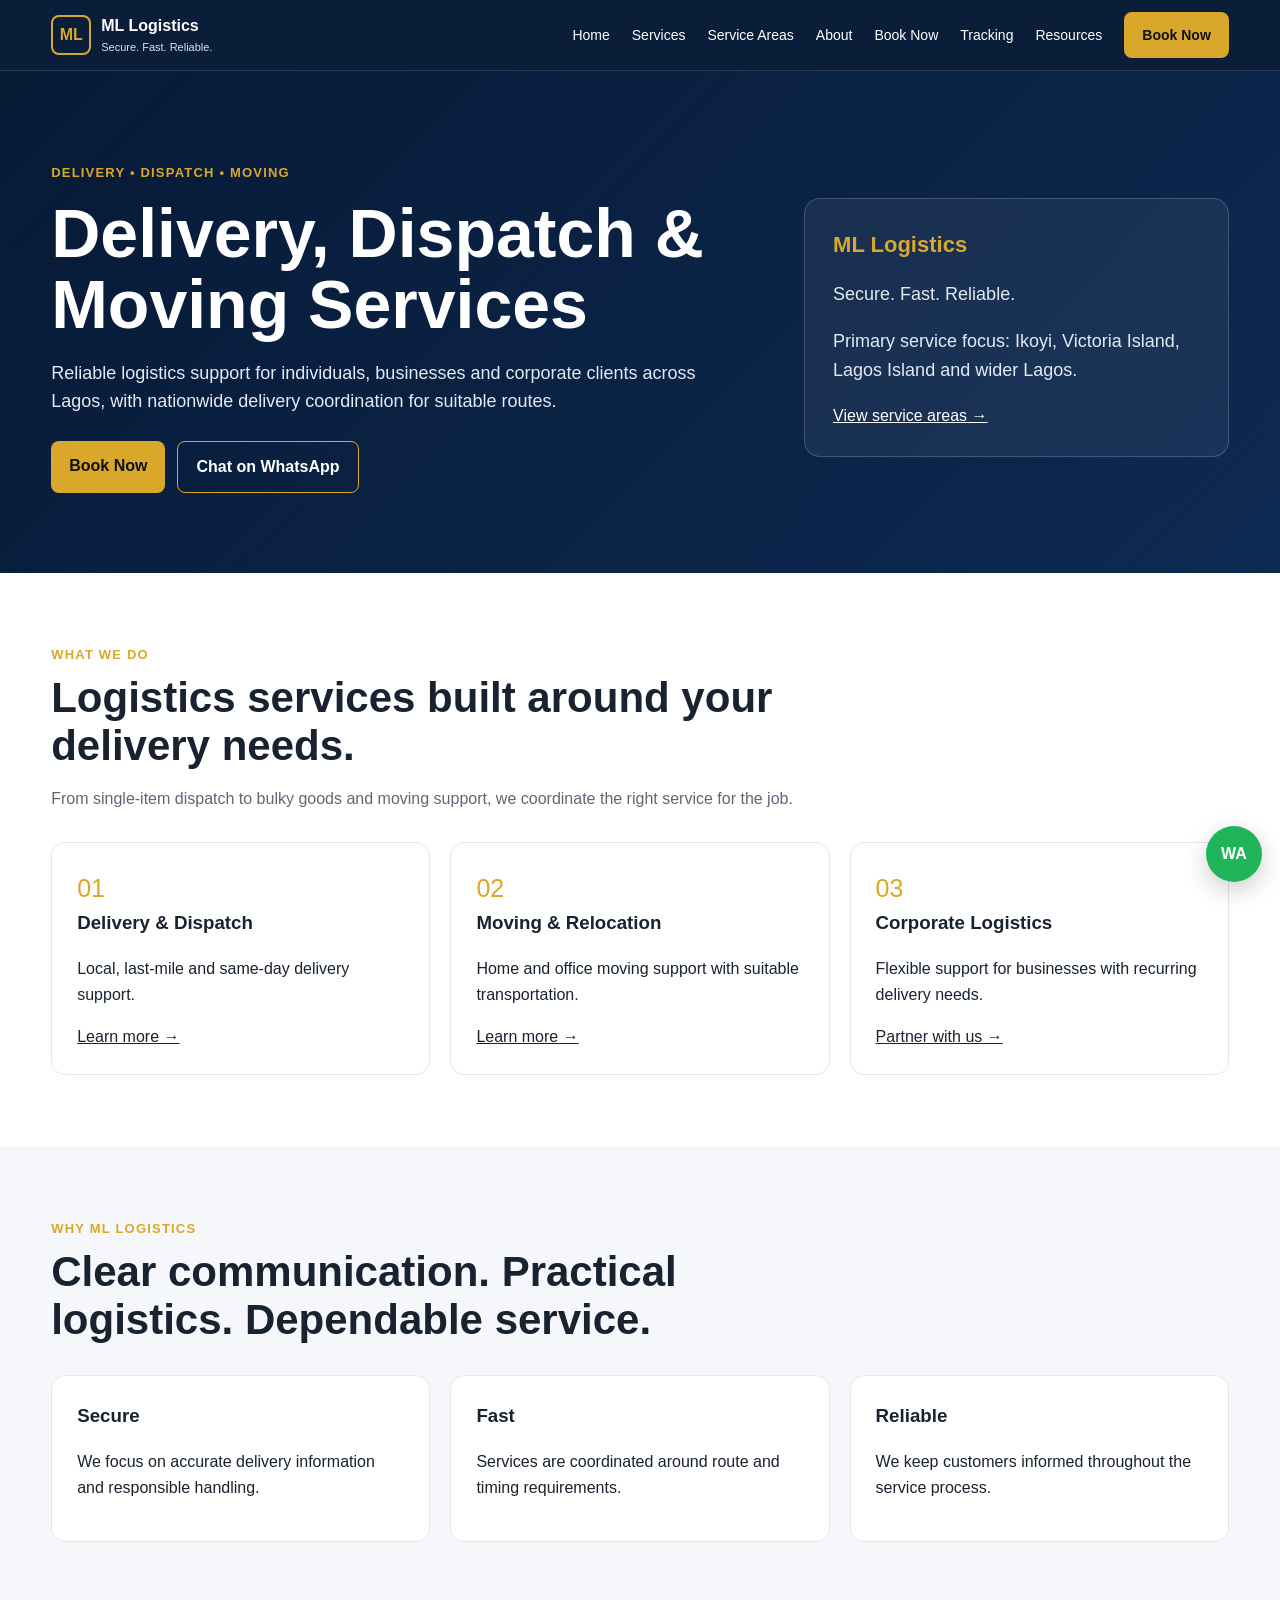
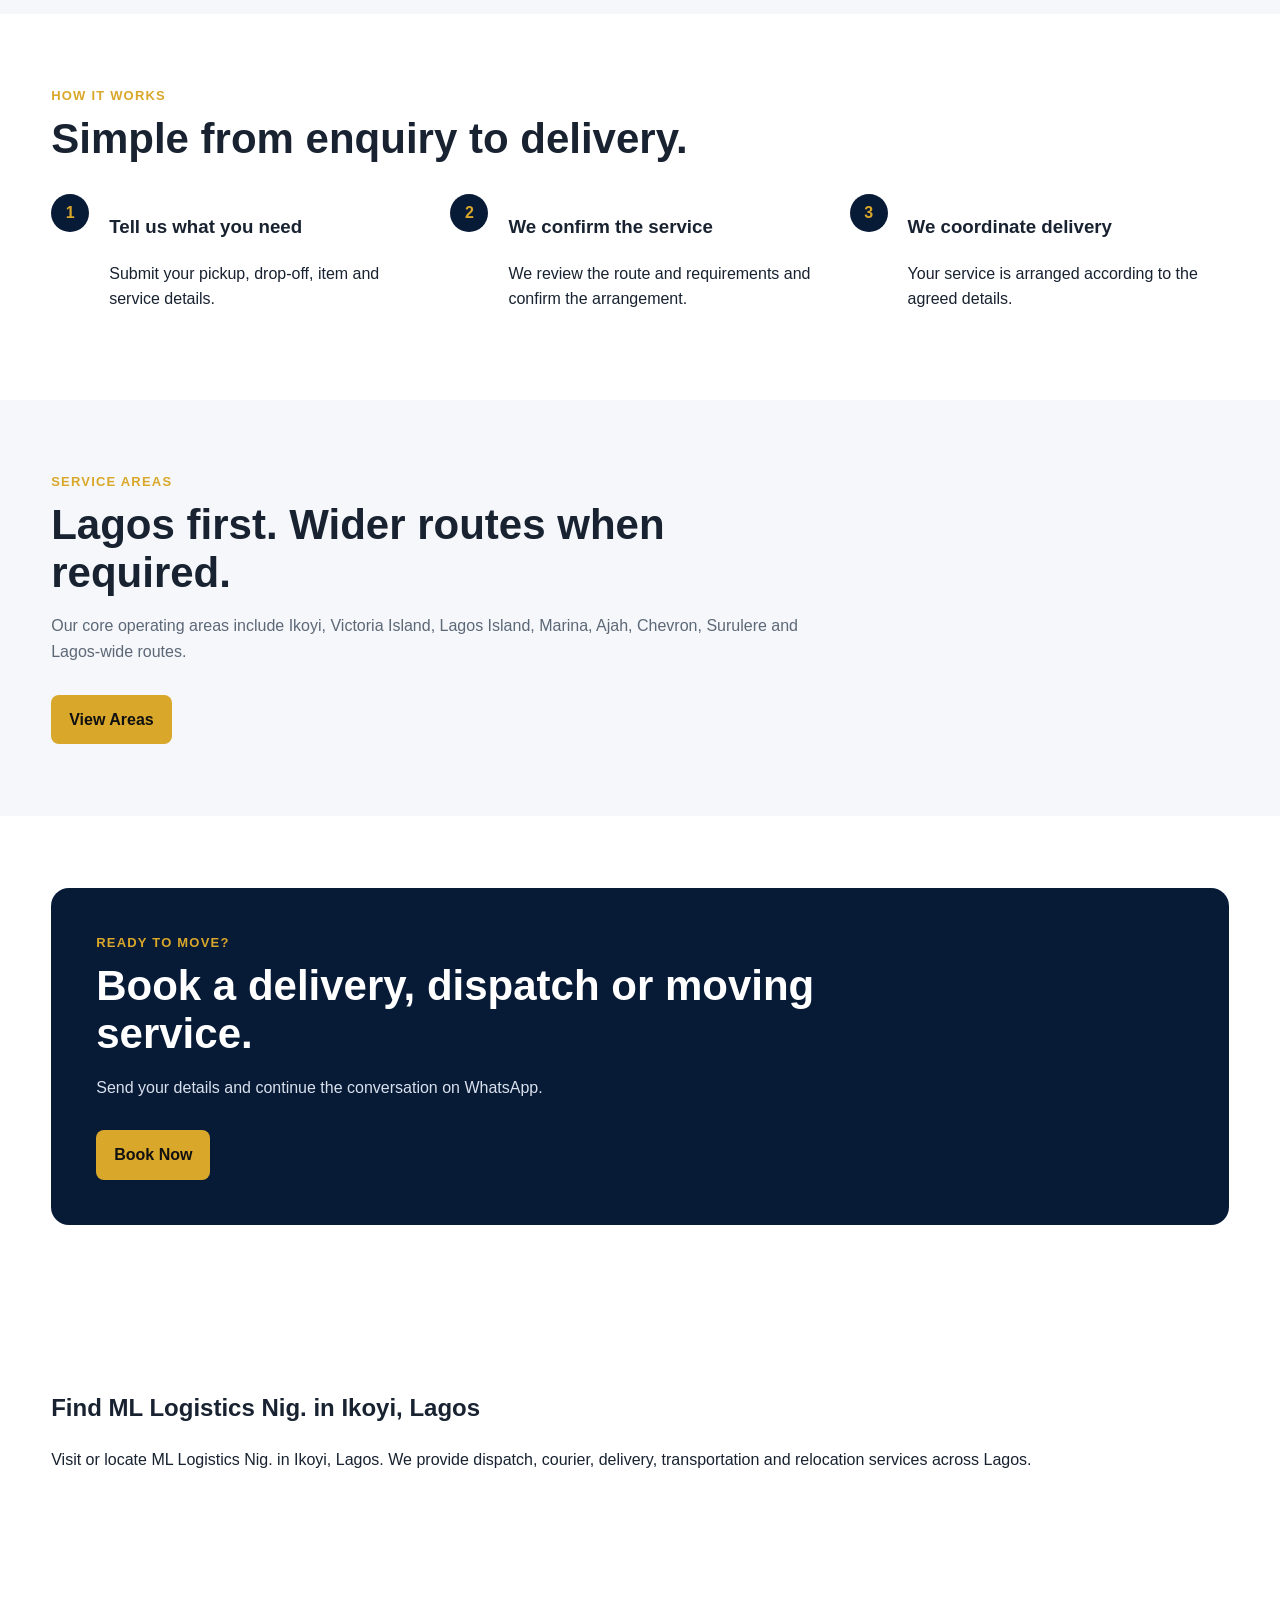
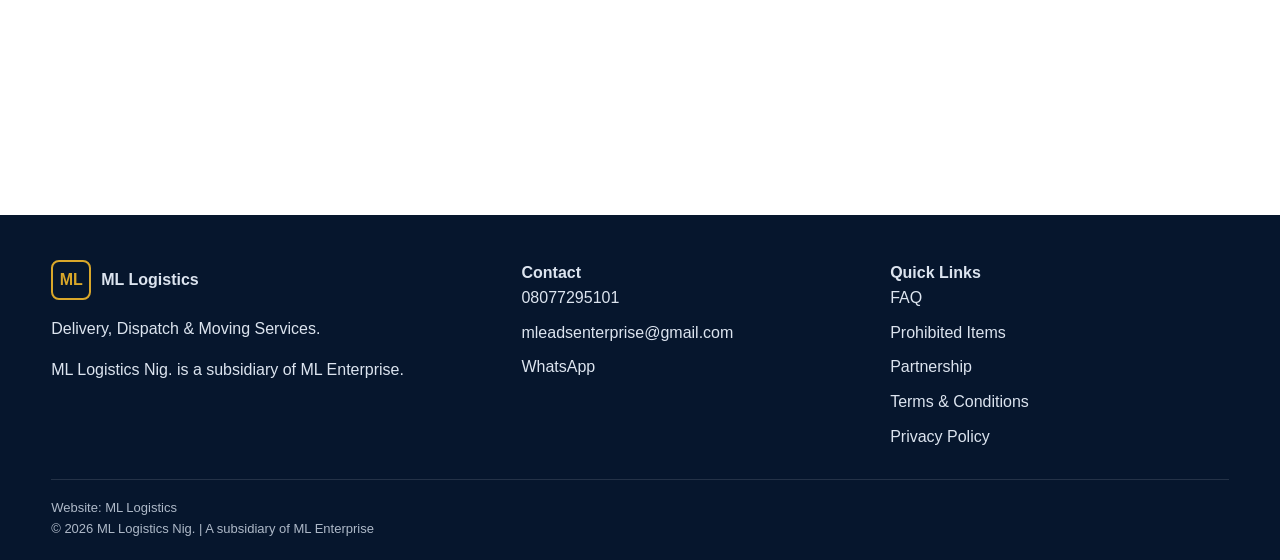
==== commit bebb1e87: "Update index.html" ====
--- a/index.html
+++ b/index.html
@@ -42,14 +42,6 @@
     </div>
   </div>
 </section>
-Then we need to add the CSS
-
-Your map needs responsive styling so it works properly on Android, iPhone, laptop and desktop.
-
-Before you add anything else, don't commit yet.
-
-After you paste the section, scroll further down in the code and show me the part containing:
-
 <style>
   .map-container {
   width: 100%;
@@ -61,20 +53,17 @@
 
 .map-container iframe {
   width: 100%;
-  height: 400px;
+  height: 250px;
   border: 0;
   display: block;
 }
-
 @media (max-width: 600px) {
   .map-container iframe {
-    height: 300px;
+    height: 220px;
   }
 }
-
-or, if there is no <style> section, show me the beginning of the <head> section.
-
-Send me that part before clicking Commit changes. I'll give you the exact CSS placement so we don't accidentally break the existing website. <footer><div class="container footer-grid"><div><div class="brand"><span class="logo">ML</span><span>ML Logistics</span></div><p>Delivery, Dispatch & Moving Services.</p><p>ML Logistics Nig. is a subsidiary of ML Enterprise.</p></div>
+</style>
+<footer><div class="container footer-grid"><div><div class="brand"><span class="logo">ML</span><span>ML Logistics</span></div><p>Delivery, Dispatch & Moving Services.</p><p>ML Logistics Nig. is a subsidiary of ML Enterprise.</p></div>
 <div><strong>Contact</strong><div class="footer-links"><a href="tel:+2348077295101">08077295101</a><a href="mailto:mleadsenterprise@gmail.com">mleadsenterprise@gmail.com</a><a href="https://wa.me/2348077295101">WhatsApp</a></div></div>
 <div><strong>Quick Links</strong><div class="footer-links"><a href="pages/faq.html">FAQ</a><a href="pages/prohibited-items.html">Prohibited Items</a><a href="pages/partnership.html">Partnership</a><a href="pages/terms.html">Terms & Conditions</a><a href="pages/privacy-policy.html">Privacy Policy</a></div></div></div>
 <div class="container copyright"><div>Website: ML Logistics</div><div>© 2026 ML Logistics Nig. | A subsidiary of ML Enterprise</div></div></footer>
